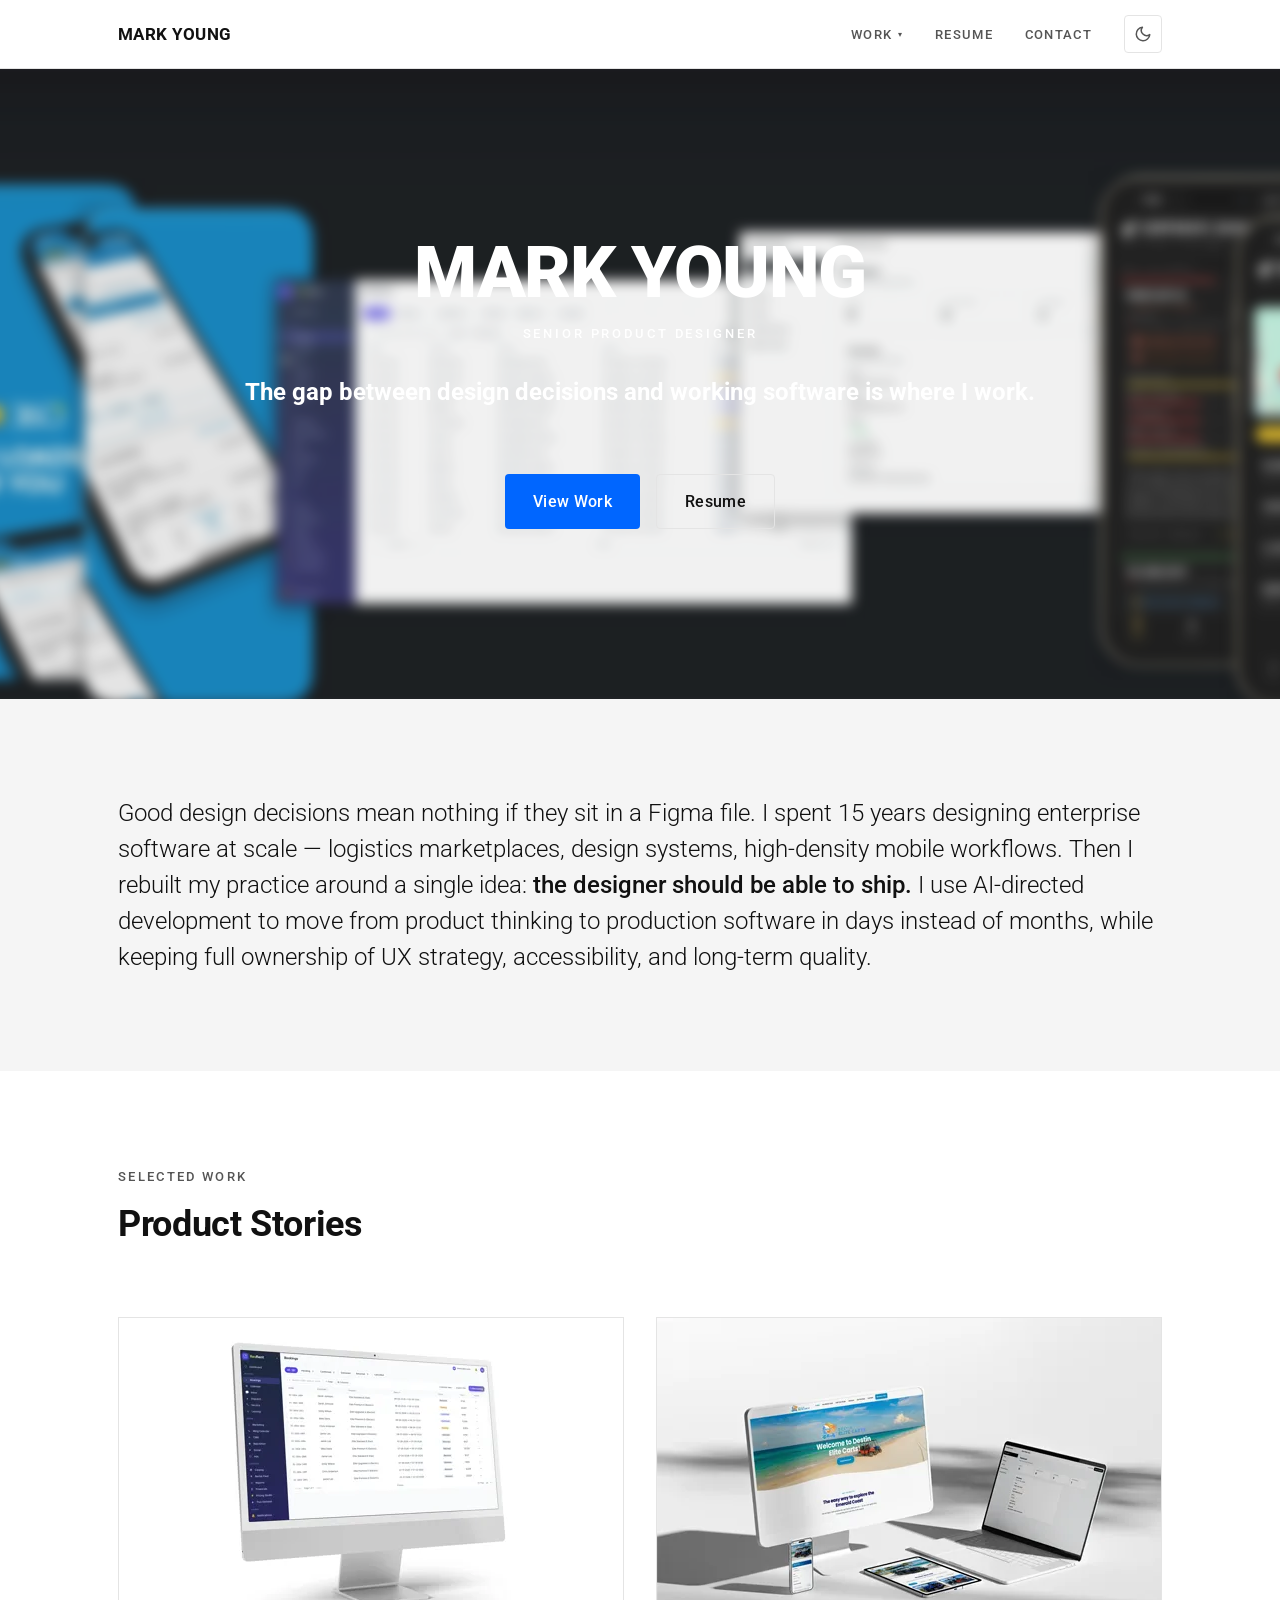
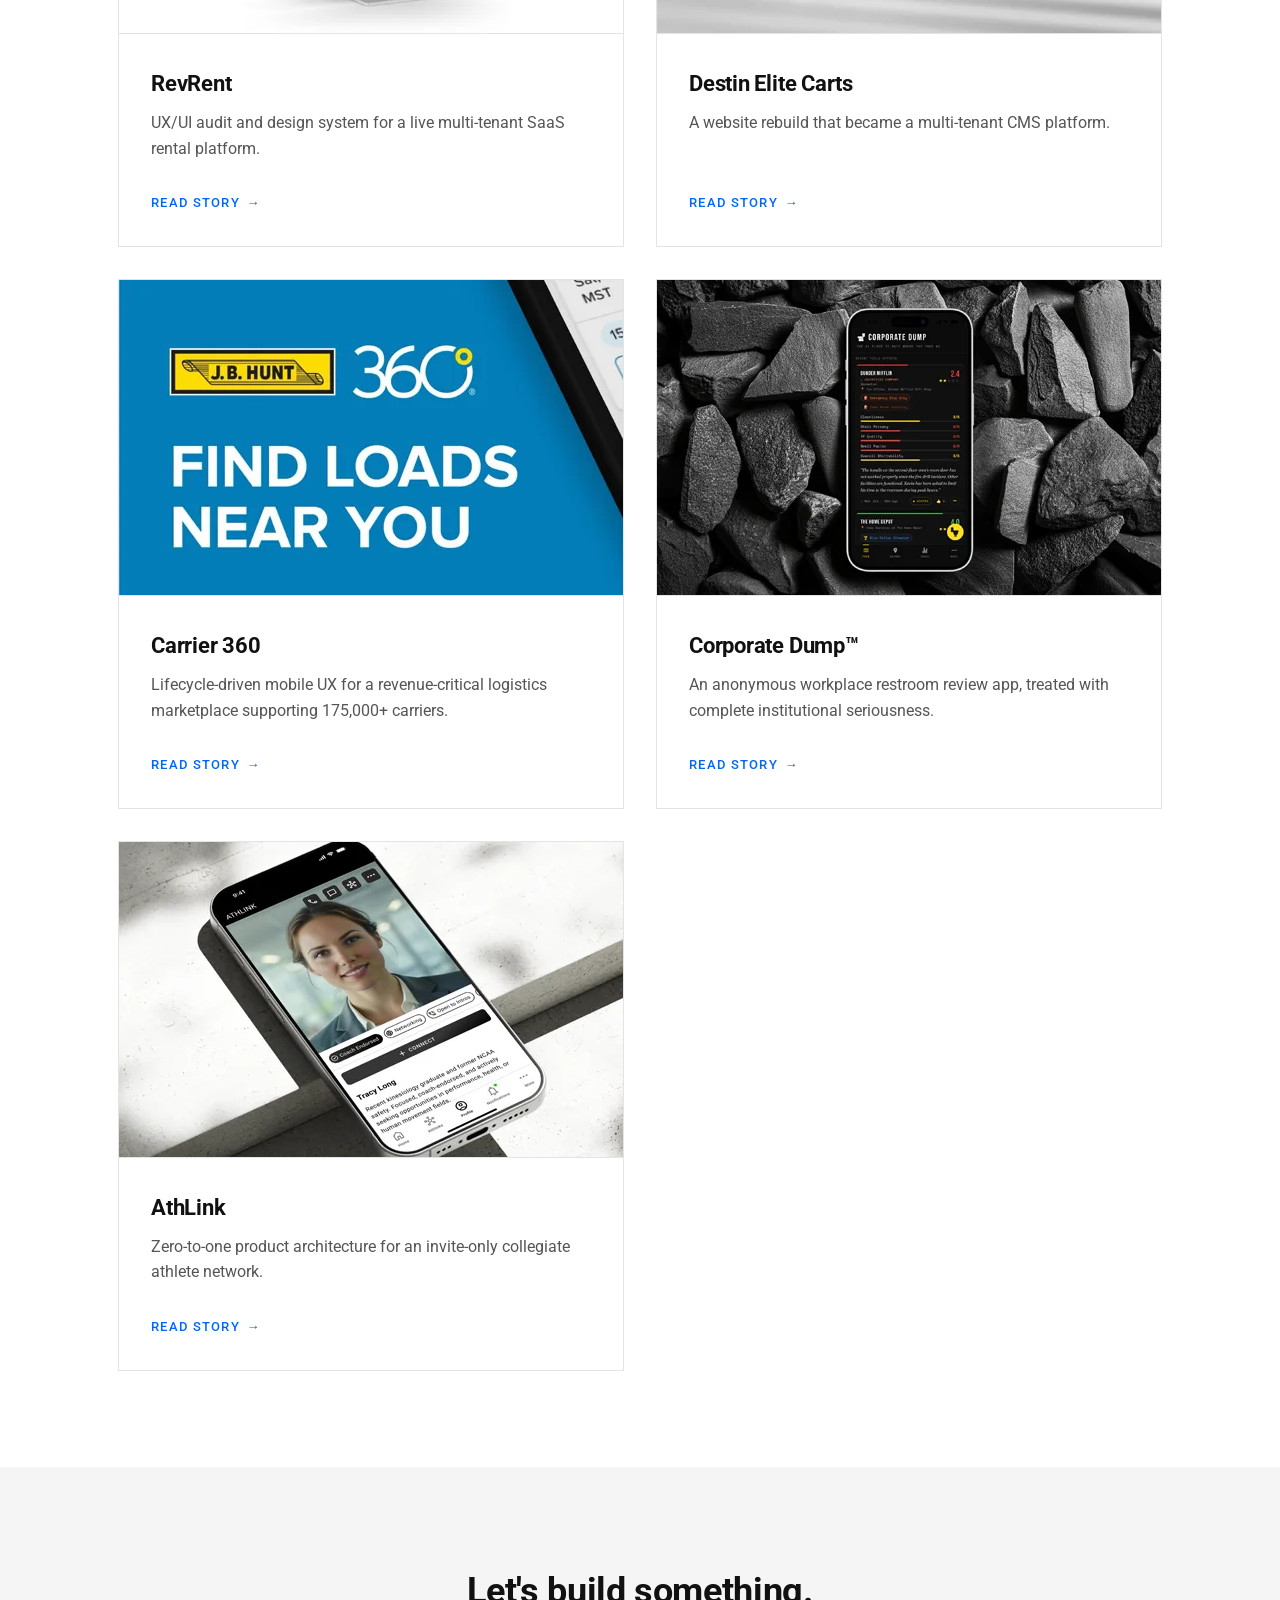
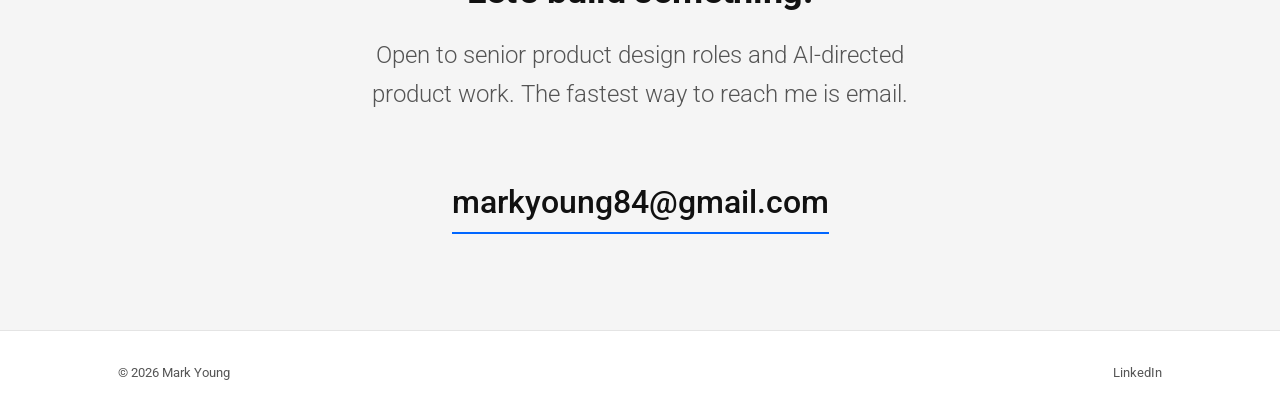
==== index.html @ 68938c73 "Add hero blur-to-text reveal on first load Pre-paint script adds .hero-intro to <html> on the first " ====
<!DOCTYPE html>
<html lang="en" data-theme="light">
<head>
  <meta charset="UTF-8" />
  <meta name="viewport" content="width=device-width, initial-scale=1.0" />
  <title>Mark Young — Senior Product Designer</title>
  <meta
    name="description"
    content="Mark Young, Senior Product Designer. Enterprise UX depth plus AI-directed product development — a designer who ships production software."
  />

  <!-- Open Graph -->
  <meta property="og:title" content="Mark Young — Senior Product Designer" />
  <meta
    property="og:description"
    content="Enterprise UX depth plus AI-directed product development. The gap between design decisions and working software is where I work."
  />
  <meta property="og:type" content="website" />
  <meta property="og:url" content="https://myuxd.work/" />

  <!-- Prevent theme flash: set stored theme before first paint -->
  <script>
    (function () {
      try {
        var t = localStorage.getItem("theme");
        if (t === "dark" || t === "light") {
          document.documentElement.setAttribute("data-theme", t);
        }
      } catch (e) {}
    })();

    /* Hero intro — the sharp-image-then-blur reveal, once per session.
       Pre-paint so the start state never flashes, and self-contained here
       rather than in main.js: if a deferred script failed to load, this
       would be the one thing standing between the visitor and the copy. */
    (function () {
      var root = document.documentElement;

      try {
        if (sessionStorage.getItem("heroIntroSeen")) return; // already seen
        sessionStorage.setItem("heroIntroSeen", "1");
      } catch (e) {
        return; // no sessionStorage — land on the settled state
      }

      if (
        window.matchMedia &&
        window.matchMedia("(prefers-reduced-motion: reduce)").matches
      ) {
        return;
      }

      root.classList.add("hero-intro");

      var released = false;
      function release() {
        if (released) return;
        released = true;
        root.classList.remove("hero-intro");
      }
      // Hold the sharp frame for 600ms, then let CSS carry both transitions.
      function hold() {
        window.setTimeout(release, 600);
      }

      // Start counting once the image is actually on screen — holding a
      // half-loaded image sharp for 600ms would defeat the point.
      document.addEventListener("DOMContentLoaded", function () {
        var img = document.querySelector(".hero__img");
        if (!img || img.complete) {
          hold();
          return;
        }
        img.addEventListener("load", hold, { once: true });
        img.addEventListener("error", hold, { once: true });
      });

      // Safety net: never leave the hero stuck mid-intro on a stalled image.
      window.setTimeout(release, 2600);
    })();
  </script>

  <!-- Fonts — Roboto only, single import -->
  <link rel="preconnect" href="https://fonts.googleapis.com" />
  <link rel="preconnect" href="https://fonts.gstatic.com" crossorigin />
  <link
    href="https://fonts.googleapis.com/css2?family=Roboto:wght@300;400;500;700;900&display=swap"
    rel="stylesheet"
  />

  <link rel="stylesheet" href="css/styles.css" />
</head>

<body>
  <!-- ==================== HEADER / NAV ==================== -->
  <header class="site-header">
    <nav class="nav container" aria-label="Primary">
      <a href="index.html" class="nav__brand">
        MARK YOUNG
      </a>

      <button
        class="nav__hamburger"
        data-nav-toggle
        aria-label="Toggle navigation menu"
        aria-expanded="false"
      >
        <span></span><span></span><span></span>
      </button>

      <div class="nav__menu" data-nav-menu>
        <div class="nav__dropdown" data-dropdown>
          <button
            class="nav__dropdown-toggle"
            data-dropdown-toggle
            aria-expanded="false"
            aria-haspopup="true"
          >
            Work <span class="caret" aria-hidden="true">▾</span>
          </button>
          <ul class="nav__dropdown-menu" data-dropdown-menu>
            <li><a href="work/revrent.html">RevRent</a></li>
            <li><a href="work/destin-elite.html">Destin Elite Carts</a></li>
            <li><a href="work/carrier-360.html">Carrier 360</a></li>
            <li><a href="work/corporate-dump.html">Corporate Dump™</a></li>
            <li><a href="work/athlink.html">AthLink</a></li>
            <li role="separator"><hr class="nav__dropdown-sep" aria-hidden="true" /></li>
            <li><a href="work/portfolio-creation.html">Portfolio Creation</a></li>
          </ul>
        </div>

        <a href="resume.html" class="nav__link">Resume</a>
        <a href="contact.html" class="nav__link">Contact</a>

        <button class="theme-toggle" data-theme-toggle aria-label="Switch to dark mode">
          <svg class="icon-moon" width="18" height="18" viewBox="0 0 24 24" fill="none" stroke="currentColor" stroke-width="2" stroke-linecap="round" stroke-linejoin="round" aria-hidden="true">
            <path d="M21 12.79A9 9 0 1 1 11.21 3 7 7 0 0 0 21 12.79z"></path>
          </svg>
          <svg class="icon-sun" width="18" height="18" viewBox="0 0 24 24" fill="none" stroke="currentColor" stroke-width="2" stroke-linecap="round" stroke-linejoin="round" aria-hidden="true">
            <circle cx="12" cy="12" r="5"></circle>
            <line x1="12" y1="1" x2="12" y2="3"></line>
            <line x1="12" y1="21" x2="12" y2="23"></line>
            <line x1="4.22" y1="4.22" x2="5.64" y2="5.64"></line>
            <line x1="18.36" y1="18.36" x2="19.78" y2="19.78"></line>
            <line x1="1" y1="12" x2="3" y2="12"></line>
            <line x1="21" y1="12" x2="23" y2="12"></line>
            <line x1="4.22" y1="19.78" x2="5.64" y2="18.36"></line>
            <line x1="18.36" y1="5.64" x2="19.78" y2="4.22"></line>
          </svg>
        </button>
      </div>
    </nav>
  </header>

  <main>
    <!-- ==================== HERO ==================== -->
    <section class="hero" aria-labelledby="hero-name">
      <!-- Full-bleed hero image — spans the hero edge to edge.
           kcQFw.webp (1950x820, ~97KB) is the primary source. home_hero.png
           remains the fallback for the handful of browsers without WebP; note
           it is a different composition, so those users see the older shot. -->
      <picture class="hero__picture">
        <source
          type="image/webp"
          srcset="assets/images/kcQFw.webp 1950w"
          sizes="100vw"
        />
        <img
          class="hero__img"
          src="assets/images/home_hero.png"
          alt="Four shipped products side by side — the Carrier 360 load board, the RevRent bookings table, the Destin Elite Carts CMS control center, and the Corporate Dump mobile app."
          width="3000"
          height="2000"
          loading="eager"
          fetchpriority="high"
        />
      </picture>

      <!-- Centered, stacked content layered over the image -->
      <div class="hero__content container">
        <h1 id="hero-name" class="hero__name hero-anim" style="--hero-delay: 0ms">
          Mark Young
        </h1>
        <p class="hero__title hero-anim" style="--hero-delay: 100ms">
          Senior Product Designer
        </p>
        <p class="hero__headline hero-anim" style="--hero-delay: 200ms">
          The gap between design decisions and working software is where I work.
        </p>
        <div class="hero__ctas hero-anim" style="--hero-delay: 300ms">
          <a href="#work" class="btn btn--primary">View Work</a>
          <a href="resume.html" class="btn btn--secondary">Resume</a>
        </div>
      </div>
    </section>

    <!-- ==================== POSITIONING STATEMENT ==================== -->
    <section class="positioning section" aria-label="Positioning statement">
      <div class="container">
        <p class="positioning__text reveal">
          Good design decisions mean nothing if they sit in a Figma file. I spent
          15 years designing enterprise software at scale — logistics marketplaces,
          design systems, high-density mobile workflows. Then I rebuilt my practice
          around a single idea: <strong>the designer should be able to ship.</strong>
          I use AI-directed development to move from product thinking to production
          software in days instead of months, while keeping full ownership of UX
          strategy, accessibility, and long-term quality.
        </p>
      </div>
    </section>

    <!-- ==================== FEATURED PRODUCT STORIES ==================== -->
    <section id="work" class="section" aria-labelledby="work-title">
      <div class="container">
        <div class="work__header reveal">
          <p class="eyebrow">Selected Work</p>
          <h2 id="work-title" class="work__title">Product Stories</h2>
        </div>

        <div class="card-grid">
          <!-- Card 1 -->
          <article class="card reveal" style="--reveal-delay: 0ms">
            <picture class="card__media">
              <source
                type="image/webp"
                srcset="
                  assets/images/thumb_rr.webp    252w,
                  assets/images/thumb_rr@2x.webp 504w
                "
                sizes="(min-width: 1140px) 510px, (min-width: 720px) 48vw, calc(100vw - 2.5rem)"
              />
              <img
                class="card__img"
                src="assets/images/thumb_rr.png"
                alt="The RevRent Bookings list — status filter chips carrying count badges above a table of bookings by order, customer, product, dates, status, and total, beside the product's left navigation"
                width="504"
                height="315"
                loading="lazy"
                decoding="async"
              />
            </picture>
            <div class="card__body">
              <h3 class="card__name">RevRent</h3>
              <p class="card__descriptor">
                UX/UI audit and design system for a live multi-tenant SaaS rental
                platform.
              </p>
              <a href="work/revrent.html" class="card__link" aria-label="Read the RevRent story">
                Read Story <span aria-hidden="true">→</span>
              </a>
            </div>
          </article>

          <!-- Card 2 -->
          <article class="card reveal" style="--reveal-delay: 90ms">
            <picture class="card__media">
              <source
                type="image/webp"
                srcset="
                  assets/images/thumb_de.webp    252w,
                  assets/images/thumb_de@2x.webp 504w
                "
                sizes="(min-width: 1140px) 510px, (min-width: 720px) 48vw, calc(100vw - 2.5rem)"
              />
              <img
                class="card__img"
                src="assets/images/thumb_de.png"
                alt="The Destin Elite Carts site across four devices — a desktop monitor showing the beach hero and &quot;Welcome to Destin Elite Carts&quot;, a laptop showing the CMS inventory table, plus phone and tablet views"
                width="504"
                height="315"
                loading="lazy"
                decoding="async"
              />
            </picture>
            <div class="card__body">
              <h3 class="card__name">Destin Elite Carts</h3>
              <p class="card__descriptor">
                A website rebuild that became a multi-tenant CMS platform.
              </p>
              <a href="work/destin-elite.html" class="card__link" aria-label="Read the Destin Elite Carts story">
                Read Story <span aria-hidden="true">→</span>
              </a>
            </div>
          </article>

          <!-- Card 3 -->
          <article class="card reveal" style="--reveal-delay: 180ms">
            <picture class="card__media">
              <source
                type="image/webp"
                srcset="
                  assets/images/thumb_jbh.webp    252w,
                  assets/images/thumb_jbh@2x.webp 504w
                "
                sizes="(min-width: 1140px) 510px, (min-width: 720px) 48vw, calc(100vw - 2.5rem)"
              />
              <img
                class="card__img"
                src="assets/images/thumb_jbh.png"
                alt="Carrier 360 &quot;Find loads near you&quot; — the J.B. Hunt 360 logo on blue beside the edge of a phone showing dated load board results"
                width="504"
                height="315"
                loading="lazy"
                decoding="async"
              />
            </picture>
            <div class="card__body">
              <h3 class="card__name">Carrier 360</h3>
              <p class="card__descriptor">
                Lifecycle-driven mobile UX for a revenue-critical logistics
                marketplace supporting 175,000+ carriers.
              </p>
              <a href="work/carrier-360.html" class="card__link" aria-label="Read the Carrier 360 story">
                Read Story <span aria-hidden="true">→</span>
              </a>
            </div>
          </article>

          <!-- Card 4 -->
          <article class="card reveal" style="--reveal-delay: 270ms">
            <picture class="card__media">
              <source
                type="image/webp"
                srcset="
                  assets/images/thumb_cd.webp    252w,
                  assets/images/thumb_cd@2x.webp 504w
                "
                sizes="(min-width: 1140px) 510px, (min-width: 720px) 48vw, calc(100vw - 2.5rem)"
              />
              <img
                class="card__img"
                src="assets/images/thumb_cd.png"
                alt="The Corporate Dump™ app on a phone against dark stone — a field report for Dunder Mifflin scored 2.4, with rated categories for cleanliness, stall privacy, and supply quality above a written review"
                width="504"
                height="315"
                loading="lazy"
                decoding="async"
              />
            </picture>
            <div class="card__body">
              <h3 class="card__name">Corporate Dump™</h3>
              <p class="card__descriptor">
                An anonymous workplace restroom review app, treated with complete
                institutional seriousness.
              </p>
              <a href="work/corporate-dump.html" class="card__link" aria-label="Read the Corporate Dump story">
                Read Story <span aria-hidden="true">→</span>
              </a>
            </div>
          </article>

          <!-- Card 5 -->
          <article class="card reveal" style="--reveal-delay: 360ms">
            <picture class="card__media">
              <source
                type="image/webp"
                srcset="
                  assets/images/thumb_ath.webp    252w,
                  assets/images/thumb_ath@2x.webp 504w
                "
                sizes="(min-width: 1140px) 510px, (min-width: 720px) 48vw, calc(100vw - 2.5rem)"
              />
              <img
                class="card__img"
                src="assets/images/thumb_ath.png"
                alt="An AthLink athlete profile on a phone — a member photo above trust badges for coach endorsement, networking, and open-to-offers status, with a Connect action and bottom tab navigation"
                width="504"
                height="315"
                loading="lazy"
                decoding="async"
              />
            </picture>
            <div class="card__body">
              <h3 class="card__name">AthLink</h3>
              <p class="card__descriptor">
                Zero-to-one product architecture for an invite-only collegiate
                athlete network.
              </p>
              <a href="work/athlink.html" class="card__link" aria-label="Read the AthLink story">
                Read Story <span aria-hidden="true">→</span>
              </a>
            </div>
          </article>
        </div>
      </div>
    </section>

    <!-- ==================== CONTACT CTA ==================== -->
    <section class="contact-cta section" aria-labelledby="contact-title">
      <div class="container">
        <h2 id="contact-title" class="contact-cta__title reveal">Let's build something.</h2>
        <p class="contact-cta__text reveal">
          Open to senior product design roles and AI-directed product work.
          The fastest way to reach me is email.
        </p>
        <a href="mailto:markyoung84@gmail.com" class="contact-cta__email reveal">
          markyoung84@gmail.com
        </a>
      </div>
    </section>
  </main>

  <!-- ==================== FOOTER ==================== -->
  <footer class="site-footer">
    <div class="container site-footer__inner">
      <span>© 2026 Mark Young</span>
      <div class="site-footer__links">
        <a href="https://www.linkedin.com/in/markyoung84" target="_blank" rel="noopener">LinkedIn</a>
      </div>
    </div>
  </footer>

  <script src="js/main.js"></script>
</body>
</html>
---- css/styles.css ----
/* ==========================================================================
   myuxd.work — Master Stylesheet
   Vanilla CSS. Design tokens via custom properties. Mobile-first.
   ========================================================================== */

/* --------------------------------------------------------------------------
   1. Design Tokens
   -------------------------------------------------------------------------- */
:root {
  /* Color — Light Mode (default) */
  --bg-primary: #FFFFFF;
  --bg-secondary: #F5F5F5;
  --text-primary: #111111;
  --text-secondary: #555555;
  --accent: #0066FF;
  --placeholder-frame: #C8D0D8;
  --placeholder-label: #888888;
  --border: #E4E4E4;

  /* Scrim laid over the hero image so overlaid text keeps its contrast.
     The hero is its own always-dark zone, so this is deliberately NOT
     overridden per theme — one subtle dark veil serves both modes. */
  --hero-scrim: rgba(0, 0, 0, 0.35);

  /* Type scale — fluid via clamp() */
  /* ~18% down from clamp(2.75rem, 8vw, 5.5rem) — still the largest type on
     the page, no longer swallowing the hero */
  --fs-hero: clamp(2.25rem, 6.6vw, 4.5rem);
  --fs-h2: clamp(1.5rem, 3.5vw, 2.25rem);
  --fs-h3: clamp(1.15rem, 2vw, 1.4rem);
  --fs-lead: clamp(1.1rem, 2.2vw, 1.5rem);
  --fs-body: 1rem;
  --fs-small: 0.8125rem;

  /* Weights */
  --fw-light: 300;
  --fw-regular: 400;
  --fw-medium: 500;
  --fw-bold: 700;
  --fw-black: 900;

  /* Spacing scale */
  --space-xs: 0.5rem;
  --space-sm: 1rem;
  --space-md: 2rem;
  --space-lg: 4rem;
  --space-xl: 6rem;
  --space-2xl: 9rem;

  /* Layout */
  --max-width: 1140px;
  --gutter: clamp(1.25rem, 5vw, 3rem);

  /* Motion */
  --ease-out: cubic-bezier(0.16, 1, 0.3, 1);
  --dur: 400ms;

  /* Misc */
  --radius-btn: 4px;
  --nav-height: 68px;
}

:root[data-theme="dark"] {
  --bg-primary: #0D0D0D;
  --bg-secondary: #1A1A1A;
  --text-primary: #F5F5F5;
  --text-secondary: #999999;
  --accent: #0066FF;
  --placeholder-frame: #2A2A2A;
  --placeholder-label: #888888;
  --border: #262626;
  /* --hero-scrim is intentionally absent here: the hero zone renders the same
     in both themes, so it inherits the single value from :root. */
}

/* --------------------------------------------------------------------------
   2. Reset & Base
   -------------------------------------------------------------------------- */
*,
*::before,
*::after {
  box-sizing: border-box;
  margin: 0;
  padding: 0;
}

html {
  scroll-behavior: smooth;
  -webkit-text-size-adjust: 100%;
}

body {
  font-family: "Roboto", -apple-system, BlinkMacSystemFont, "Segoe UI", sans-serif;
  font-weight: var(--fw-regular);
  font-size: var(--fs-body);
  line-height: 1.6;
  color: var(--text-primary);
  background-color: var(--bg-primary);
  -webkit-font-smoothing: antialiased;
  text-rendering: optimizeLegibility;
  transition: background-color 0.3s ease, color 0.3s ease;
}

img {
  max-width: 100%;
  display: block;
}

a {
  color: inherit;
  text-decoration: none;
}

button {
  font-family: inherit;
  cursor: pointer;
  border: none;
  background: none;
  color: inherit;
}

ul {
  list-style: none;
}

/* --------------------------------------------------------------------------
   3. Layout helpers
   -------------------------------------------------------------------------- */
.container {
  width: 100%;
  max-width: var(--max-width);
  margin-inline: auto;
  padding-inline: var(--gutter);
}

.section {
  padding-block: var(--space-xl);
}

.section--tight {
  padding-block: var(--space-lg);
}

.eyebrow {
  font-size: var(--fs-small);
  font-weight: var(--fw-medium);
  text-transform: uppercase;
  letter-spacing: 0.18em;
  color: var(--text-secondary);
}

/* --------------------------------------------------------------------------
   4. Buttons
   -------------------------------------------------------------------------- */
.btn {
  display: inline-flex;
  align-items: center;
  justify-content: center;
  gap: 0.5rem;
  padding: 0.85rem 1.75rem;
  font-size: var(--fs-body);
  font-weight: var(--fw-medium);
  letter-spacing: 0.02em;
  border-radius: var(--radius-btn);
  transition: background-color var(--dur) var(--ease-out),
    color var(--dur) var(--ease-out), border-color var(--dur) var(--ease-out),
    transform var(--dur) var(--ease-out);
}

.btn--primary {
  background-color: var(--accent);
  color: #FFFFFF;
}

.btn--primary:hover {
  background-color: #0052cc;
}

.btn--secondary {
  background-color: transparent;
  color: var(--text-primary);
  border: 1px solid var(--border);
}

.btn--secondary:hover {
  border-color: var(--accent);
  color: var(--accent);
}

/* --------------------------------------------------------------------------
   5. Header / Nav
   -------------------------------------------------------------------------- */
.site-header {
  position: sticky;
  top: 0;
  z-index: 100;
  background-color: color-mix(in srgb, var(--bg-primary) 90%, transparent);
  backdrop-filter: saturate(140%) blur(12px);
  border-bottom: 1px solid var(--border);
}

.nav {
  display: flex;
  align-items: center;
  justify-content: space-between;
  height: var(--nav-height);
}

.nav__brand {
  font-weight: var(--fw-bold);
  font-size: 1.05rem;
  letter-spacing: 0.02em;
}

.nav__menu {
  display: flex;
  align-items: center;
  gap: var(--space-md);
}

.nav__link {
  font-size: var(--fs-small);
  font-weight: var(--fw-medium);
  line-height: 1;
  text-transform: uppercase;
  letter-spacing: 0.1em;
  color: var(--text-secondary);
  transition: color 0.2s ease;
}

.nav__link:hover,
.nav__link[aria-current="page"] {
  color: var(--text-primary);
}

/* Dropdown */
.nav__dropdown {
  position: relative;
}

.nav__dropdown-toggle {
  display: inline-flex;
  align-items: center;
  gap: 0.35rem;
  font-size: var(--fs-small);
  font-weight: var(--fw-medium);
  line-height: 1;
  text-transform: uppercase;
  letter-spacing: 0.1em;
  color: var(--text-secondary);
  transition: color 0.2s ease;
}

.nav__dropdown-toggle:hover,
.nav__dropdown-toggle[aria-expanded="true"] {
  color: var(--text-primary);
}

.nav__dropdown-toggle .caret {
  font-size: 0.6em;
  transition: transform 0.2s ease;
}

.nav__dropdown-toggle[aria-expanded="true"] .caret {
  transform: rotate(180deg);
}

.nav__dropdown-menu {
  position: absolute;
  top: calc(100% + 0.75rem);
  left: 0;
  min-width: 220px;
  background-color: var(--bg-primary);
  border: 1px solid var(--border);
  padding: 0.5rem;
  opacity: 0;
  visibility: hidden;
  transform: translateY(-6px);
  transition: opacity 0.2s ease, transform 0.2s ease, visibility 0.2s ease;
}

.nav__dropdown-menu[data-open="true"] {
  opacity: 1;
  visibility: visible;
  transform: translateY(0);
}

.nav__dropdown-menu a {
  display: block;
  padding: 0.6rem 0.75rem;
  font-size: var(--fs-small);
  color: var(--text-secondary);
  transition: background-color 0.15s ease, color 0.15s ease;
}

.nav__dropdown-menu a:hover {
  background-color: var(--bg-secondary);
  color: var(--text-primary);
}

/* Groups the product stories apart from the items that follow. Inset to the
   same 0.75rem as the link padding so the rule lines up with the label text. */
.nav__dropdown-sep {
  border: 0;
  border-top: 1px solid var(--border);
  margin: 0.4rem 0.75rem;
}

/* Theme toggle */
.theme-toggle {
  display: inline-flex;
  align-items: center;
  justify-content: center;
  width: 38px;
  height: 38px;
  border: 1px solid var(--border);
  border-radius: var(--radius-btn);
  color: var(--text-secondary);
  transition: color 0.2s ease, border-color 0.2s ease;
}

.theme-toggle:hover {
  color: var(--text-primary);
  border-color: var(--accent);
}

.theme-toggle .icon-sun {
  display: none;
}

:root[data-theme="dark"] .theme-toggle .icon-sun {
  display: block;
}

:root[data-theme="dark"] .theme-toggle .icon-moon {
  display: none;
}

/* Mobile nav toggle */
.nav__hamburger {
  display: none;
  flex-direction: column;
  gap: 5px;
  width: 38px;
  height: 38px;
  align-items: center;
  justify-content: center;
  border: 1px solid var(--border);
  border-radius: var(--radius-btn);
}

.nav__hamburger span {
  display: block;
  width: 18px;
  height: 2px;
  background-color: var(--text-primary);
  transition: transform 0.25s ease, opacity 0.25s ease;
}

/* --------------------------------------------------------------------------
   6. Placeholder frames
   -------------------------------------------------------------------------- */
.placeholder {
  display: flex;
  align-items: center;
  justify-content: center;
  text-align: center;
  background-color: var(--placeholder-frame);
  color: var(--placeholder-label);
  font-size: var(--fs-small);
  font-weight: var(--fw-regular);
  letter-spacing: 0.02em;
  padding: var(--space-md);
  transition: background-color 0.3s ease;
}

.placeholder--card {
  aspect-ratio: 16 / 10;
  width: 100%;
}

/* --------------------------------------------------------------------------
   7. Hero
   -------------------------------------------------------------------------- */
.hero {
  position: relative;
  display: grid;
  grid-template-areas: "stack";
  /* minmax(0, 1fr) keeps the image's intrinsic 3000px width from
     widening the track and overflowing the page */
  grid-template-columns: minmax(0, 1fr);
  /* Same guard on the row: without it the image's intrinsic 2000px height
     sizes the track (960px at a 1440px viewport), overflow: hidden crops it,
     and the centred content gets pushed below the visible edge. */
  grid-template-rows: minmax(0, 1fr);
  /* Mobile-first height: 60vh, floored at 460px so the headline and CTAs are
     never clipped by overflow: hidden. On most phones 60vh lands under the
     floor, so 460px is what actually renders; 60vh takes over on viewports
     taller than ~767px. The 720px query below raises both to 70vh / 520px. */
  min-height: 460px;
  height: 60vh;
  max-height: 60vh;
  isolation: isolate;
  overflow: hidden;
}

/* Both children occupy the same grid cell — content stacks over the image */
.hero__picture,
.hero__content {
  grid-area: stack;
}

/* <picture> is the grid item, so it has to fill the cell itself before
   the inner <img> can cover it */
.hero__picture {
  display: block;
  width: 100%;
  height: 100%;
  min-width: 0;
}

/* Full-bleed image — fills the hero edge to edge at any viewport ratio.
   center center keeps the devices centred as the crop tightens on desktop. */
.hero__img {
  display: block;
  width: 100%;
  height: 100%;
  object-fit: cover;
  object-position: center center;
}

/* From 720px up, give the hero more of the fold than mobile gets: 70vh rather
   than 60vh, on a 520px rather than 460px floor. The taller floor is what holds
   the content clear of the crop on short laptop windows, where 70vh falls below
   what the headline and CTAs need at desktop type sizes and padding. */
@media (min-width: 720px) {
  .hero {
    min-height: 520px;
    height: 70vh;
    max-height: 70vh;
  }

  .hero__content {
    padding-block: var(--space-xl);
  }
}

/* Scrim between the image and the content, so the hero text and CTAs
   hold contrast in both themes */
.hero::after {
  content: "";
  grid-area: stack;
  background-color: var(--hero-scrim);
  transition: background-color 0.3s ease;
}

.hero__content {
  position: relative;
  z-index: 1;
  display: flex;
  flex-direction: column;
  align-items: center;
  justify-content: center;
  text-align: center;
  /* Tighter on mobile so the 460px floor can hold the whole block; the 720px
     query restores the roomier --space-xl once there's height to spend. */
  padding-block: var(--space-lg);
}

/* Hero copy sits on the always-dark scrim, so it is white in both themes
   rather than following --text-primary / --text-secondary. Hierarchy comes
   from size, weight, and tracking instead of from colour. */
.hero__name {
  font-size: var(--fs-hero);
  font-weight: var(--fw-black);
  line-height: 0.95;
  letter-spacing: -0.02em;
  text-transform: uppercase;
  color: #FFFFFF;
}

.hero__title {
  margin-top: var(--space-sm);
  font-size: var(--fs-small);
  font-weight: var(--fw-medium);
  text-transform: uppercase;
  letter-spacing: 0.22em;
  color: #FFFFFF;
}

.hero__headline {
  margin-top: var(--space-md);
  margin-inline: auto;
  font-size: var(--fs-lead);
  font-weight: var(--fw-bold);
  line-height: 1.4;
  color: #FFFFFF;
}

.hero__ctas {
  margin-top: var(--space-lg);
  display: flex;
  flex-wrap: wrap;
  justify-content: center;
  gap: var(--space-sm);
}

/* --------------------------------------------------------------------------
   8. Positioning statement
   -------------------------------------------------------------------------- */
.positioning {
  background-color: var(--bg-secondary);
  transition: background-color 0.3s ease;
}

.positioning__text {
  font-size: var(--fs-lead);
  font-weight: var(--fw-light);
  line-height: 1.5;
}

.positioning__text strong {
  font-weight: var(--fw-medium);
  color: var(--text-primary);
}

/* --------------------------------------------------------------------------
   9. Featured Product Stories
   -------------------------------------------------------------------------- */
.work__header {
  margin-bottom: var(--space-lg);
}

.work__title {
  font-size: var(--fs-h2);
  font-weight: var(--fw-bold);
  letter-spacing: -0.01em;
  margin-top: var(--space-xs);
}

.card-grid {
  display: grid;
  grid-template-columns: 1fr;
  gap: var(--space-md);
}

/* position: relative anchors the stretched .card__link overlay below. */
.card {
  position: relative;
  display: flex;
  flex-direction: column;
  background-color: var(--bg-primary);
  border: 1px solid var(--border);
  transition: transform var(--dur) var(--ease-out),
    border-color var(--dur) var(--ease-out);
}

.card:hover {
  transform: translateY(-4px);
  border-color: var(--accent);
}

/* The whole card is one hit target, so the focus ring belongs on the card
   rather than on the link text it originates from. */
.card:focus-within {
  border-color: var(--accent);
  outline: 2px solid var(--accent);
  outline-offset: 2px;
}

.card:focus-within .card__link:focus-visible {
  outline: none;
}

.card__media {
  display: block;
  border-bottom: 1px solid var(--border);
}

.card__img {
  display: block;
  width: 100%;
  height: auto;
  aspect-ratio: 16 / 10;
  object-fit: cover;
}

/* A placeholder standing in for a card thumbnail keeps the centered label
   from .placeholder — .card__media's display would otherwise win on order. */
.card__media.placeholder {
  display: flex;
}

.card__body {
  padding: var(--space-md);
  display: flex;
  flex-direction: column;
  flex: 1;
}

.card__name {
  font-size: var(--fs-h3);
  font-weight: var(--fw-bold);
  letter-spacing: -0.01em;
}

.card__descriptor {
  margin-top: var(--space-xs);
  color: var(--text-secondary);
  font-size: var(--fs-body);
  flex: 1;
}

.card__link {
  margin-top: var(--space-md);
  display: inline-flex;
  align-items: center;
  gap: 0.4rem;
  font-size: var(--fs-small);
  font-weight: var(--fw-medium);
  text-transform: uppercase;
  letter-spacing: 0.1em;
  color: var(--accent);
  align-self: flex-start;
  transition: gap 0.2s ease;
}

/* Stretch the link over the whole card so the entire surface is tappable,
   without nesting an <a> around the other card content. The link keeps its
   own semantics and stays the single tab stop. */
.card__link::after {
  content: "";
  position: absolute;
  inset: 0;
  cursor: pointer;
}

.card:hover .card__link {
  gap: 0.7rem;
}

/* --------------------------------------------------------------------------
   10. Contact CTA
   -------------------------------------------------------------------------- */
.contact-cta {
  background-color: var(--bg-secondary);
  text-align: center;
  transition: background-color 0.3s ease;
}

.contact-cta__title {
  font-size: var(--fs-h2);
  font-weight: var(--fw-bold);
  letter-spacing: -0.01em;
}

.contact-cta__text {
  margin-top: var(--space-sm);
  margin-inline: auto;
  max-width: 46ch;
  color: var(--text-secondary);
  font-size: var(--fs-lead);
  font-weight: var(--fw-light);
}

.contact-cta__email {
  margin-top: var(--space-lg);
  display: inline-block;
  font-size: clamp(1.25rem, 4vw, 2rem);
  font-weight: var(--fw-medium);
  color: var(--text-primary);
  border-bottom: 2px solid var(--accent);
  padding-bottom: 0.25rem;
  transition: color 0.2s ease;
}

.contact-cta__email:hover {
  color: var(--accent);
}

/* --------------------------------------------------------------------------
   11. Footer
   -------------------------------------------------------------------------- */
.site-footer {
  border-top: 1px solid var(--border);
  padding-block: var(--space-md);
}

.site-footer__inner {
  display: flex;
  flex-wrap: wrap;
  gap: var(--space-sm);
  align-items: center;
  justify-content: space-between;
  font-size: var(--fs-small);
  color: var(--text-secondary);
}

.site-footer__links {
  display: flex;
  gap: var(--space-md);
}

.site-footer__links a {
  transition: color 0.2s ease;
}

.site-footer__links a:hover {
  color: var(--text-primary);
}

/* --------------------------------------------------------------------------
   11b. Resume page
   -------------------------------------------------------------------------- */
.resume {
  padding-block: var(--space-xl) var(--space-lg);
}

/* Masthead */
.resume-head {
  padding-bottom: var(--space-lg);
  border-bottom: 2px solid var(--text-primary);
}

.resume-head__name {
  font-size: clamp(2.5rem, 7vw, 4.5rem);
  font-weight: var(--fw-black);
  line-height: 0.95;
  letter-spacing: -0.02em;
  text-transform: uppercase;
}

.resume-head__title {
  margin-top: var(--space-sm);
  font-size: var(--fs-h3);
  font-weight: var(--fw-regular);
  color: var(--text-primary);
}

.resume-head__disciplines {
  margin-top: var(--space-xs);
  font-size: var(--fs-small);
  font-weight: var(--fw-medium);
  text-transform: uppercase;
  letter-spacing: 0.16em;
  color: var(--accent);
}

.resume-head__meta {
  margin-top: var(--space-md);
  display: flex;
  flex-wrap: wrap;
  gap: 0.4rem 1rem;
  font-size: var(--fs-small);
  color: var(--text-secondary);
}

.resume-head__meta a:hover {
  color: var(--accent);
}

.resume-head__actions {
  margin-top: var(--space-md);
}

/* Section — narrow label column + content column */
.resume-section {
  display: grid;
  grid-template-columns: 1fr;
  gap: var(--space-sm);
  padding-block: var(--space-lg);
  border-bottom: 1px solid var(--border);
}

.resume-section:last-of-type {
  border-bottom: none;
}

.resume-section__title {
  font-size: var(--fs-small);
  font-weight: var(--fw-medium);
  text-transform: uppercase;
  letter-spacing: 0.16em;
  color: var(--text-secondary);
}

.resume-section__body > * + * {
  margin-top: var(--space-md);
}

.resume-lead {
  font-size: var(--fs-lead);
  font-weight: var(--fw-light);
  line-height: 1.5;
}

.resume-prose p + p {
  margin-top: var(--space-sm);
}

/* Job / project entries */
.resume-entry + .resume-entry {
  margin-top: var(--space-lg);
}

.resume-entry__head {
  display: flex;
  flex-wrap: wrap;
  align-items: baseline;
  justify-content: space-between;
  gap: 0.25rem var(--space-sm);
}

.resume-entry__org {
  font-size: var(--fs-h3);
  font-weight: var(--fw-bold);
  letter-spacing: -0.01em;
}

.resume-entry__meta {
  font-size: var(--fs-small);
  font-weight: var(--fw-medium);
  letter-spacing: 0.06em;
  color: var(--text-secondary);
  white-space: nowrap;
}

.resume-entry__role {
  margin-top: 0.15rem;
  font-size: var(--fs-body);
  font-weight: var(--fw-medium);
  color: var(--accent);
}

.resume-entry__desc {
  margin-top: var(--space-sm);
  color: var(--text-secondary);
}

.resume-subhead {
  margin-top: var(--space-md);
  font-size: var(--fs-small);
  font-weight: var(--fw-bold);
  text-transform: uppercase;
  letter-spacing: 0.08em;
  color: var(--text-primary);
}

/* Bullets */
.resume-bullets {
  margin-top: var(--space-sm);
  display: flex;
  flex-direction: column;
  gap: 0.5rem;
}

.resume-bullets li {
  position: relative;
  padding-left: 1.4rem;
  color: var(--text-secondary);
  line-height: 1.5;
}

.resume-bullets li::before {
  content: "";
  position: absolute;
  left: 0;
  top: 0.62em;
  width: 0.5rem;
  height: 2px;
  background-color: var(--accent);
}

/* Skill / tool chips */
.resume-group + .resume-group {
  margin-top: var(--space-md);
}

.resume-group__label {
  font-size: var(--fs-small);
  font-weight: var(--fw-bold);
  text-transform: uppercase;
  letter-spacing: 0.08em;
  margin-bottom: 0.75rem;
}

.chip-row {
  display: flex;
  flex-wrap: wrap;
  gap: 0.5rem;
}

.chip {
  display: inline-block;
  padding: 0.4rem 0.75rem;
  font-size: var(--fs-small);
  color: var(--text-secondary);
  border: 1px solid var(--border);
  transition: border-color 0.2s ease, color 0.2s ease;
}

.chip:hover {
  border-color: var(--accent);
  color: var(--text-primary);
}

/* Simple stacked facts (education, military, certs) */
.resume-fact__primary {
  font-weight: var(--fw-bold);
  font-size: var(--fs-h3);
  letter-spacing: -0.01em;
}

.resume-fact__secondary {
  margin-top: 0.15rem;
  color: var(--text-secondary);
}

@media (min-width: 820px) {
  .resume-section {
    grid-template-columns: 220px 1fr;
    gap: var(--space-lg);
  }
}

/* --------------------------------------------------------------------------
   11d. Contact page
   -------------------------------------------------------------------------- */
.contact-page {
  padding-block: clamp(var(--space-xl), 12vw, var(--space-2xl));
}

.contact-page__title {
  margin-top: var(--space-xs);
  font-size: clamp(2rem, 6vw, 3.5rem);
  font-weight: var(--fw-black);
  line-height: 1;
  letter-spacing: -0.02em;
  text-transform: uppercase;
}

.contact-lead {
  margin-top: var(--space-md);
  font-size: var(--fs-lead);
  font-weight: var(--fw-light);
  line-height: 1.5;
  color: var(--text-secondary);
  max-width: 46ch;
}

.contact-list {
  margin-top: var(--space-lg);
  display: flex;
  flex-direction: column;
  gap: var(--space-md);
}

.contact-list__label {
  font-size: var(--fs-small);
  font-weight: var(--fw-medium);
  text-transform: uppercase;
  letter-spacing: 0.16em;
  color: var(--text-secondary);
}

.contact-list__value {
  display: inline-block;
  margin-top: 0.35rem;
  font-size: clamp(1.15rem, 3vw, 1.6rem);
  font-weight: var(--fw-medium);
  color: var(--text-primary);
  border-bottom: 2px solid var(--accent);
  padding-bottom: 0.15rem;
  transition: color 0.2s ease;
}

.contact-list__value:hover {
  color: var(--accent);
}

/* --------------------------------------------------------------------------
   11c. Product story page
   -------------------------------------------------------------------------- */
.story {
  padding-block: var(--space-xl) var(--space-lg);
}

/* Full-width content column, matching the site container */
.story__wrap {
  max-width: var(--max-width);
  margin-inline: auto;
  padding-inline: var(--gutter);
}

/* Masthead */
.story-head {
  padding-bottom: var(--space-lg);
  border-bottom: 2px solid var(--text-primary);
}

.story-head__title {
  margin-top: var(--space-xs);
  font-size: clamp(2.25rem, 6vw, 3.75rem);
  font-weight: var(--fw-black);
  line-height: 1;
  letter-spacing: -0.02em;
  text-transform: uppercase;
}

.story-head__subtitle {
  margin-top: var(--space-sm);
  font-size: var(--fs-lead);
  font-weight: var(--fw-light);
  color: var(--text-secondary);
}

/* Sections divided by hairline rules; label follows the resume hierarchy */
.story-section {
  padding-top: var(--space-lg);
  margin-top: var(--space-lg);
  border-top: 1px solid var(--border);
}

/* Stories with no hero image open straight into At a Glance, so the section's
   own hairline would stack under the masthead rule as a second, thinner line.
   The masthead rule already divides them; margin-top alone matches the
   4rem gap a hero figure leaves on the pages that have one. */
.story-head + .story-section {
  padding-top: 0;
  border-top: 0;
}

.story-section__title {
  font-size: var(--fs-small);
  font-weight: var(--fw-medium);
  text-transform: uppercase;
  letter-spacing: 0.16em;
  color: var(--text-secondary);
  margin-bottom: var(--space-md);
}

/* Sub-headings — mirror resume entry org / subhead treatments */
.story-h3 {
  font-size: var(--fs-h3);
  font-weight: var(--fw-bold);
  letter-spacing: -0.01em;
  margin-top: var(--space-lg);
  margin-bottom: var(--space-sm);
}

.story-h4 {
  font-size: var(--fs-small);
  font-weight: var(--fw-bold);
  text-transform: uppercase;
  letter-spacing: 0.08em;
  color: var(--text-primary);
  margin-top: var(--space-md);
  margin-bottom: var(--space-xs);
}

/* Prose */
.story p {
  line-height: 1.65;
}

.story p + p {
  margin-top: var(--space-sm);
}

.story-section__title + .story p,
.story-h3 + .story p {
  margin-top: 0;
}

/* Bullet lists — accent dash marker (matches resume) */
.story-list {
  margin-top: var(--space-sm);
  display: flex;
  flex-direction: column;
  gap: 0.5rem;
}

.story-list li {
  position: relative;
  padding-left: 1.4rem;
  color: var(--text-secondary);
  line-height: 1.55;
}

.story-list li::before {
  content: "";
  position: absolute;
  left: 0;
  top: 0.62em;
  width: 0.5rem;
  height: 2px;
  background-color: var(--accent);
}

/* At a Glance table */
.glance-panel {
  background-color: var(--bg-secondary);
  padding: var(--space-md);
  transition: background-color 0.3s ease;
}

.glance {
  width: 100%;
  border-collapse: collapse;
}

.glance th {
  text-align: left;
  vertical-align: top;
  width: 32%;
  padding: 0.85rem 1.25rem 0.85rem 0;
  font-size: var(--fs-small);
  font-weight: var(--fw-bold);
  text-transform: uppercase;
  letter-spacing: 0.08em;
  color: var(--text-primary);
}

.glance td {
  vertical-align: top;
  padding: 0.85rem 0;
  color: var(--text-secondary);
}

.glance tr + tr th,
.glance tr + tr td {
  border-top: 1px solid var(--border);
}

/* Comparison table — e.g. brand vocabulary (Generic vs. Corporate Dump) */
.vocab-panel {
  background-color: var(--bg-secondary);
  padding: var(--space-md);
  transition: background-color 0.3s ease;
}

.vocab-table {
  width: 100%;
  border-collapse: collapse;
}

.vocab-table th {
  width: 50%;
  text-align: left;
  padding: 0.75rem 1.25rem 0.75rem 0;
  font-size: var(--fs-small);
  font-weight: var(--fw-bold);
  text-transform: uppercase;
  letter-spacing: 0.08em;
  color: var(--text-primary);
  border-bottom: 2px solid var(--text-primary);
}

.vocab-table td {
  padding: 0.75rem 1.25rem 0.75rem 0;
  color: var(--text-secondary);
  border-top: 1px solid var(--border);
  vertical-align: top;
}

.vocab-table td:last-child,
.vocab-table th:last-child {
  padding-right: 0;
}

.vocab-table td.cd {
  color: var(--text-primary);
  font-weight: var(--fw-medium);
}

/* Callout — used for the documented bug */
.story-callout {
  border-left: 3px solid var(--accent);
  padding-left: var(--space-md);
  margin-top: var(--space-md);
}

/* Story image placeholders */
.placeholder--story {
  aspect-ratio: 16 / 9;
  width: 100%;
  margin-top: var(--space-lg);
}

.placeholder--inline {
  aspect-ratio: 16 / 9;
  width: 100%;
  margin-top: var(--space-md);
}

/* A pending screenshot sitting inside a .shot__btn trigger. The figure and
   button already carry the margin and frame, so this only sets the ratio. */
.placeholder--shot {
  aspect-ratio: 16 / 9;
  width: 100%;
}

/* Real screenshots — portrait device shots centered on a panel */
.device-shot {
  margin-top: var(--space-lg);
}

.device-shot__stage {
  display: flex;
  justify-content: center;
  padding: clamp(var(--space-md), 5vw, var(--space-xl)) var(--space-md);
  background-color: var(--bg-secondary);
  transition: background-color 0.3s ease;
}

.device-shot__img {
  width: 100%;
  max-width: 320px;
  height: auto;
  border: 1px solid var(--border);
}

.device-shot--hero .device-shot__img {
  max-width: 380px;
}

.device-shot__caption {
  margin-top: var(--space-sm);
  text-align: center;
  font-size: var(--fs-small);
  color: var(--text-secondary);
}

/* Landscape screenshots — click to expand in the lightbox */
.shot {
  margin-top: var(--space-lg);
}

/* The trigger is a button so the lightbox is keyboard-reachable.
   Reset the UA button chrome so only the image reads. */
.shot__btn {
  display: block;
  width: 100%;
  padding: 0;
  border: 1px solid var(--border);
  background: none;
  font: inherit;
  color: inherit;
  cursor: zoom-in;
  transition: border-color 0.2s ease;
}

.shot__btn:hover {
  border-color: var(--accent);
}

.shot__btn:focus-visible {
  outline: 2px solid var(--accent);
  outline-offset: 3px;
}

.shot__img {
  display: block;
  width: 100%;
  height: auto;
}

/* Single column on mobile, two columns from 720px.
   Two children read as a pair; four read as a 2x2. */
.shot-grid {
  margin-top: var(--space-lg);
  display: grid;
  grid-template-columns: minmax(0, 1fr);
  gap: var(--space-sm);
}

.shot-grid .shot {
  margin-top: 0;
}

@media (min-width: 720px) {
  .shot-grid {
    grid-template-columns: repeat(2, minmax(0, 1fr));
  }

  .shot-grid--trio {
    grid-template-columns: repeat(3, minmax(0, 1fr));
  }

  .shot-grid--five {
    grid-template-columns: repeat(5, minmax(0, 1fr));
  }

  .shot-grid--five .shot {
    max-width: none;
  }
}

/* Stacked below 720px — cap and centre so a single 1:2.2 promo card
   doesn't run the full container width */
.shot-grid--five .shot {
  width: 100%;
  max-width: 300px;
  margin-inline: auto;
}

/* These promo cards carry their own full-bleed background, so a frame
   around them reads as a double edge */
.shot-grid--five .shot__btn {
  border: none;
}

/* Portrait phone screenshots (roughly 1:2) are centered on a panel rather
   than stretched to the column width — the same treatment as .device-shot.
   At full container width an uncapped 1:2 image would run over 2000px tall. */
.shot--phone .shot__btn {
  display: flex;
  justify-content: center;
  padding: clamp(var(--space-sm), 3vw, var(--space-md));
  background-color: var(--bg-secondary);
  transition: background-color 0.3s ease, border-color 0.2s ease;
}

.shot--phone .shot__img {
  width: 100%;
  max-width: 300px;
}

/* Standalone phone shot — a little larger since it has the row to itself */
.shot--phone.shot--feature .shot__img {
  max-width: 380px;
}

/* --------------------------------------------------------------------------
   Lightbox — built and injected by js/main.js
   -------------------------------------------------------------------------- */
.lightbox {
  position: fixed;
  inset: 0;
  z-index: 200;
  display: flex;
  align-items: center;
  justify-content: center;
  padding: clamp(var(--space-sm), 4vw, var(--space-lg));
  background-color: rgba(0, 0, 0, 0.9);
  cursor: zoom-out;
}

.lightbox[hidden] {
  display: none;
}

.lightbox__figure {
  max-width: 100%;
  max-height: 100%;
  cursor: default;
}

.lightbox__img {
  display: block;
  max-width: 100%;
  /* Cap on the viewport so tall images never overflow the overlay */
  max-height: calc(100vh - 2 * clamp(1rem, 4vw, 4rem));
  width: auto;
  height: auto;
  object-fit: contain;
}

/* Expanded stand-in for a placeholder frame — the label is the content, so it
   scales up rather than opening an empty overlay. */
.lightbox__placeholder {
  display: flex;
  align-items: center;
  justify-content: center;
  text-align: center;
  width: min(90vw, 1000px);
  aspect-ratio: 16 / 9;
  max-height: calc(100vh - 2 * clamp(1rem, 4vw, 4rem));
  padding: var(--space-md);
  background-color: var(--placeholder-frame);
  color: var(--placeholder-label);
  font-size: var(--fs-body);
  letter-spacing: 0.02em;
}

.lightbox__placeholder[hidden] {
  display: none;
}

.lightbox__close {
  position: absolute;
  top: var(--space-sm);
  right: var(--space-sm);
  width: 44px;
  height: 44px;
  display: flex;
  align-items: center;
  justify-content: center;
  border: 1px solid rgba(255, 255, 255, 0.35);
  border-radius: var(--radius-btn);
  background-color: rgba(0, 0, 0, 0.5);
  color: #FFFFFF;
  font-size: 1.5rem;
  line-height: 1;
  cursor: pointer;
  transition: background-color 0.2s ease, border-color 0.2s ease;
}

.lightbox__close:hover {
  background-color: rgba(255, 255, 255, 0.15);
  border-color: #FFFFFF;
}

.lightbox__close:focus-visible {
  outline: 2px solid #FFFFFF;
  outline-offset: 2px;
}

/* Project materials — interactive prototype + document downloads */
.story-materials {
  margin-top: var(--space-md);
  display: flex;
  flex-direction: column;
  gap: var(--space-md);
  align-items: flex-start;
}

.story-downloads {
  display: flex;
  flex-wrap: wrap;
  gap: var(--space-sm);
}

/* Back-to-work link at foot of story */
.story-footer {
  margin-top: var(--space-xl);
  padding-top: var(--space-lg);
  border-top: 1px solid var(--border);
}

.story-meta {
  font-size: var(--fs-small);
  color: var(--text-secondary);
  line-height: 1.8;
}

.story-back {
  display: inline-flex;
  align-items: center;
  gap: 0.4rem;
  margin-top: var(--space-md);
  font-size: var(--fs-small);
  font-weight: var(--fw-medium);
  text-transform: uppercase;
  letter-spacing: 0.1em;
  color: var(--accent);
  transition: gap 0.2s ease;
}

.story-back:hover {
  gap: 0.7rem;
}

@media (min-width: 640px) {
  .placeholder--story {
    aspect-ratio: 21 / 9;
  }
}

/* --------------------------------------------------------------------------
   12. Scroll animations
   -------------------------------------------------------------------------- */
.reveal {
  opacity: 0;
  transform: translateY(24px);
  transition: opacity var(--dur) var(--ease-out),
    transform var(--dur) var(--ease-out);
  transition-delay: var(--reveal-delay, 0ms);
}

.reveal.is-visible {
  opacity: 1;
  transform: translateY(0);
}

/* Hero intro — blur-to-text reveal, first visit per session.

   The rules below are the SETTLED state: image softly blurred and dimmed,
   text in place. That is what a repeat visit, a no-JS visit, and a
   reduced-motion visit all render, so nothing depends on the script running.

   On a first visit the pre-paint script in index.html adds .hero-intro to
   <html>, which rewinds both halves at once — sharp image, hidden text — and
   removes it 600ms later. One class change drives both transitions, which is
   what makes it read as a single breath rather than two effects. */
.hero__picture {
  filter: blur(6px);
  opacity: 0.85;
  /* The slight scale hides the soft edge blur() leaves behind where it
     samples past the element's bounds, and doubles as the exhale. */
  transform: scale(1.04);
  transition: filter var(--dur) var(--ease-out),
    opacity var(--dur) var(--ease-out), transform var(--dur) var(--ease-out);
}

.hero-intro .hero__picture {
  filter: blur(0);
  opacity: 1;
  transform: scale(1);
}

.hero-anim {
  opacity: 1;
  transform: translateY(0);
  transition: opacity var(--dur) var(--ease-out),
    transform var(--dur) var(--ease-out);
  /* Stagger comes from the --hero-delay the markup already carries:
     0 / 100 / 200 / 300ms. The image has no delay, so the blur moves with
     the name rather than after it. */
  transition-delay: var(--hero-delay, 0ms);
}

.hero-intro .hero-anim {
  opacity: 0;
  transform: translateY(20px);
  transition-delay: 0ms;
}

/* --------------------------------------------------------------------------
   13. Responsive
   -------------------------------------------------------------------------- */
@media (min-width: 720px) {
  .card-grid {
    grid-template-columns: repeat(2, 1fr);
  }
}

/* Mobile nav */
@media (max-width: 719px) {
  .nav__hamburger {
    display: flex;
  }

  /* Anchored to the header rather than the viewport. position: fixed detached
     the panel from the sticky header: it was pinned var(--nav-height) from the
     top of the *viewport*, so it drifted over the header — and over mobile
     browser chrome — whenever the visual viewport shifted under a collapsing
     URL bar. top: 100% on an absolute child of the positioned header puts it
     directly under the bar and keeps it there.

     max-height plus overflow-y is the other half: the panel is a long list
     once the Work dropdown expands, and fixed positioning with bottom: auto
     let the tail of it — Contact and the theme toggle — fall past the bottom
     edge with no way to reach them. dvh follows the shrinking viewport on
     mobile; the vh line above it is the fallback for browsers without dvh.

     Hiding via opacity/visibility rather than a translate, matching the
     desktop dropdown, so the closed panel can never paint over the header. */
  .nav__menu {
    position: absolute;
    top: 100%;
    left: 0;
    right: 0;
    z-index: 1;
    flex-direction: column;
    align-items: flex-start;
    gap: 0;
    background-color: var(--bg-primary);
    border-bottom: 1px solid var(--border);
    padding: var(--space-sm) var(--gutter) var(--space-md);
    max-height: calc(100vh - var(--nav-height));
    max-height: calc(100dvh - var(--nav-height));
    overflow-y: auto;
    overscroll-behavior: contain;
    opacity: 0;
    visibility: hidden;
    transform: translateY(-6px);
    transition: opacity 0.25s var(--ease-out),
      transform 0.25s var(--ease-out), visibility 0.25s;
  }

  .nav__menu[data-open="true"] {
    opacity: 1;
    visibility: visible;
    transform: translateY(0);
  }

  .nav__menu > * {
    width: 100%;
    padding-block: 0.6rem;
  }

  .nav__dropdown-menu {
    position: static;
    opacity: 1;
    visibility: visible;
    transform: none;
    border: none;
    padding: 0 0 0 var(--space-sm);
    display: none;
  }

  .nav__dropdown-menu[data-open="true"] {
    display: block;
  }

  .theme-toggle {
    margin-top: var(--space-xs);
  }
}

/* --------------------------------------------------------------------------
   14. Accessibility — reduced motion
   -------------------------------------------------------------------------- */
@media (prefers-reduced-motion: reduce) {
  html {
    scroll-behavior: auto;
  }

  *,
  *::before,
  *::after {
    animation-duration: 0.01ms !important;
    animation-iteration-count: 1 !important;
    transition-duration: 0.01ms !important;
  }

  .reveal,
  .hero-anim {
    opacity: 1 !important;
    transform: none !important;
  }
}

.visually-hidden {
  position: absolute;
  width: 1px;
  height: 1px;
  padding: 0;
  margin: -1px;
  overflow: hidden;
  clip: rect(0, 0, 0, 0);
  white-space: nowrap;
  border: 0;
}

/* --------------------------------------------------------------------------
   15. Print — clean resume output
   -------------------------------------------------------------------------- */
@media print {
  .site-header,
  .site-footer,
  .resume-head__actions {
    display: none;
  }

  .resume-section {
    grid-template-columns: 200px 1fr;
    break-inside: avoid;
    padding-block: 1rem;
  }

  .resume {
    padding-block: 0;
  }

  .chip:hover {
    border-color: var(--border);
    color: var(--text-secondary);
  }
}
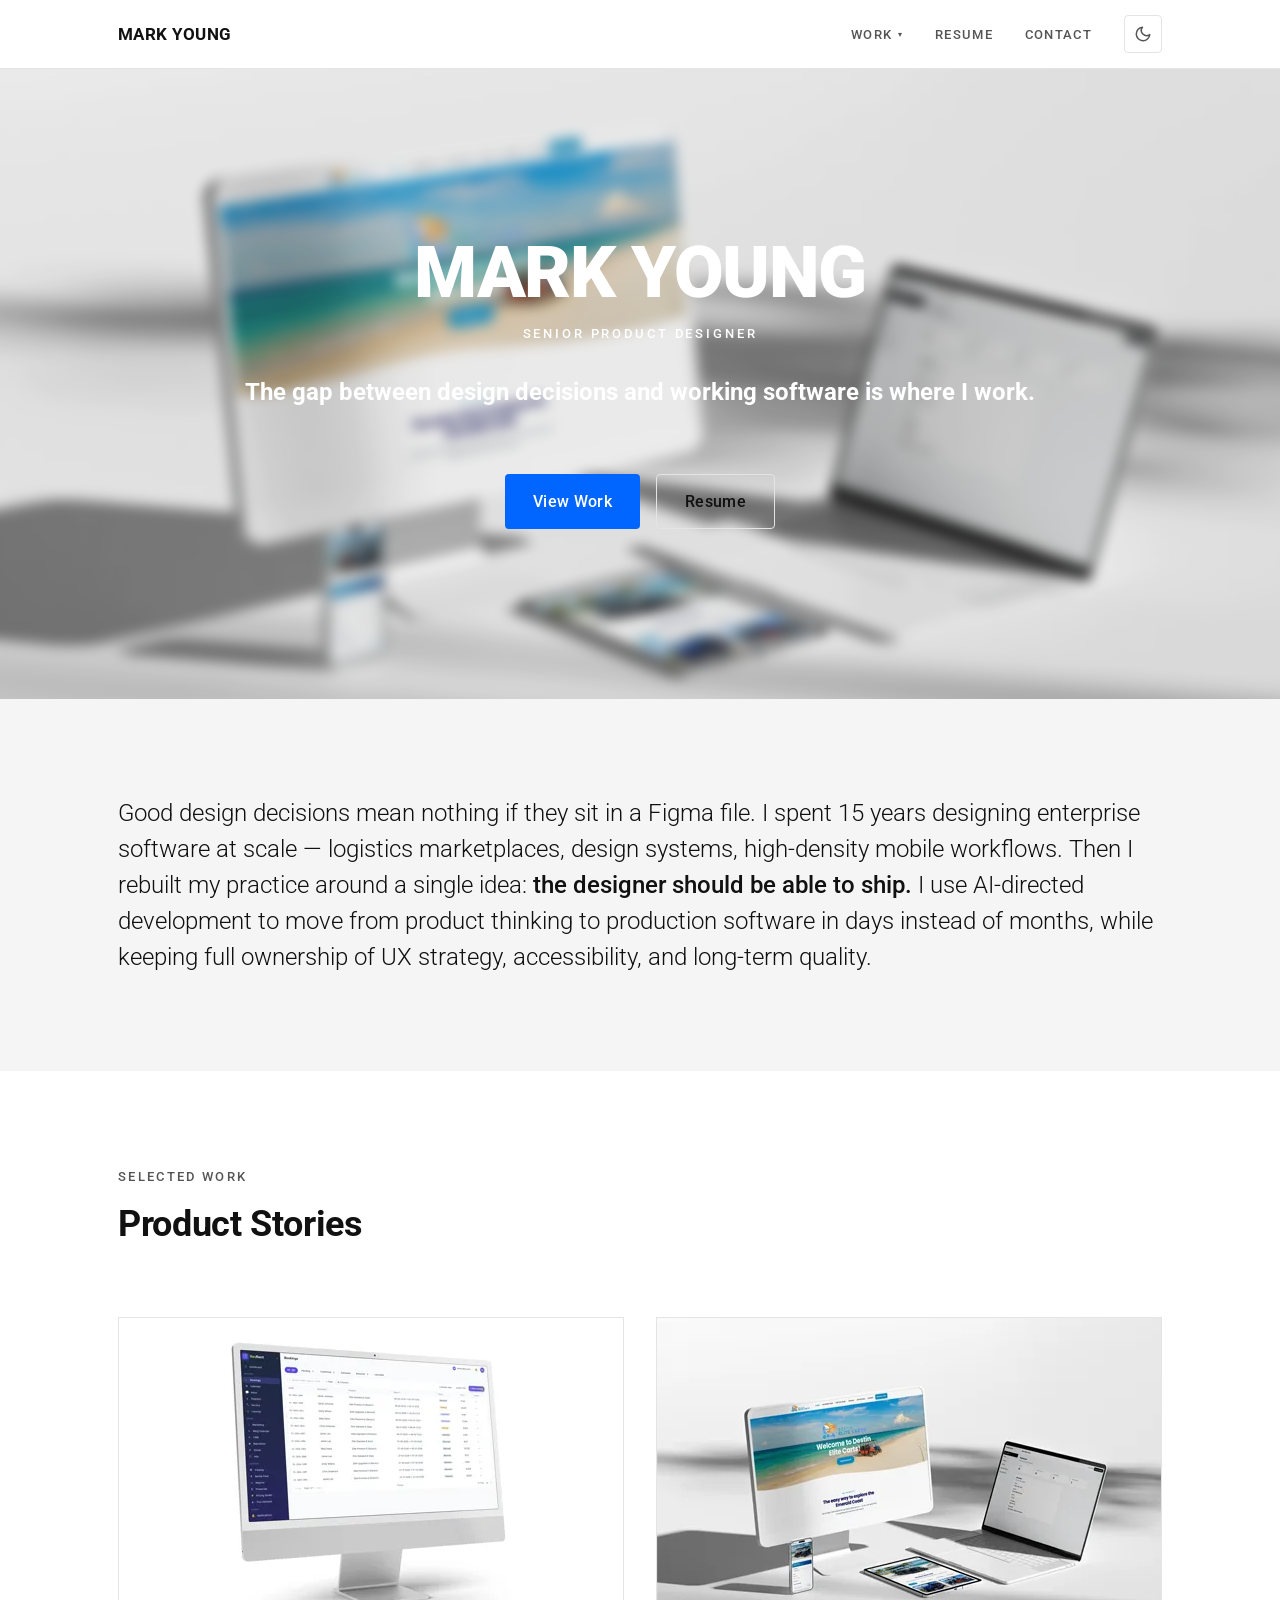
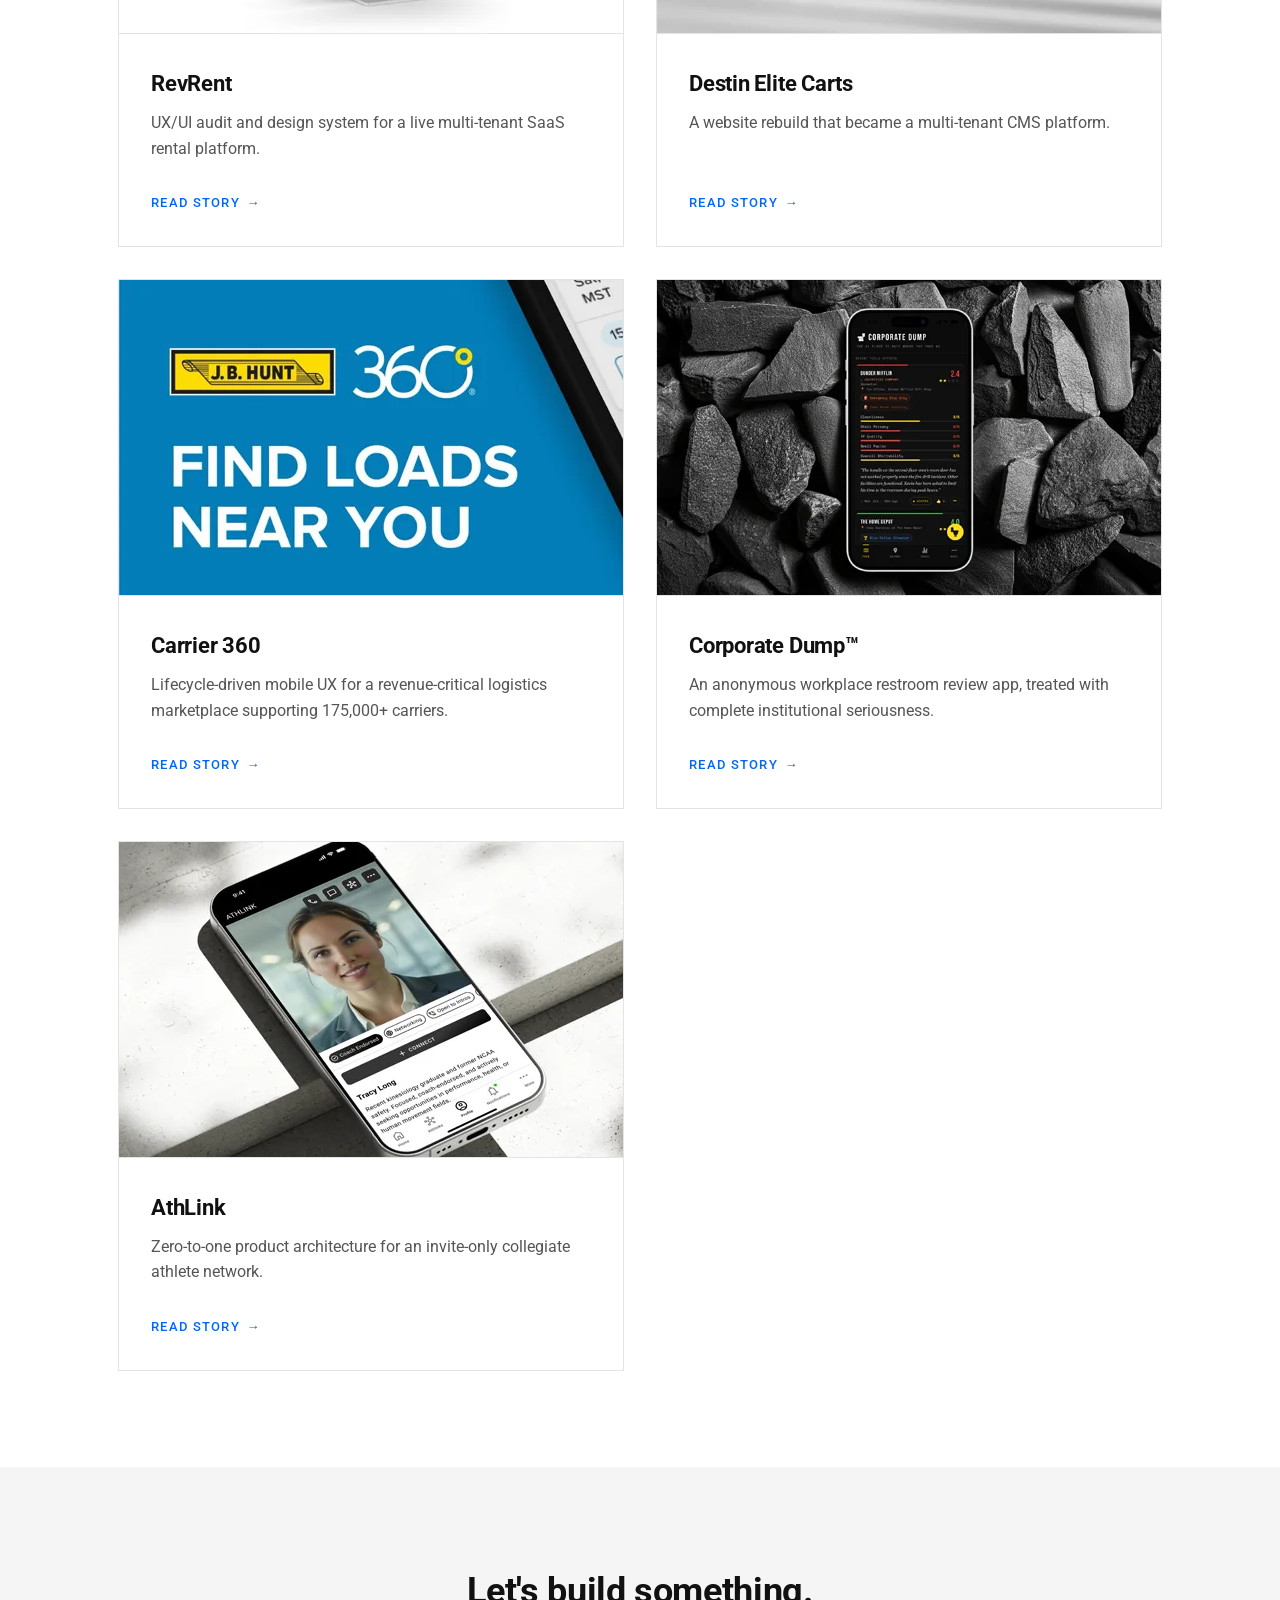
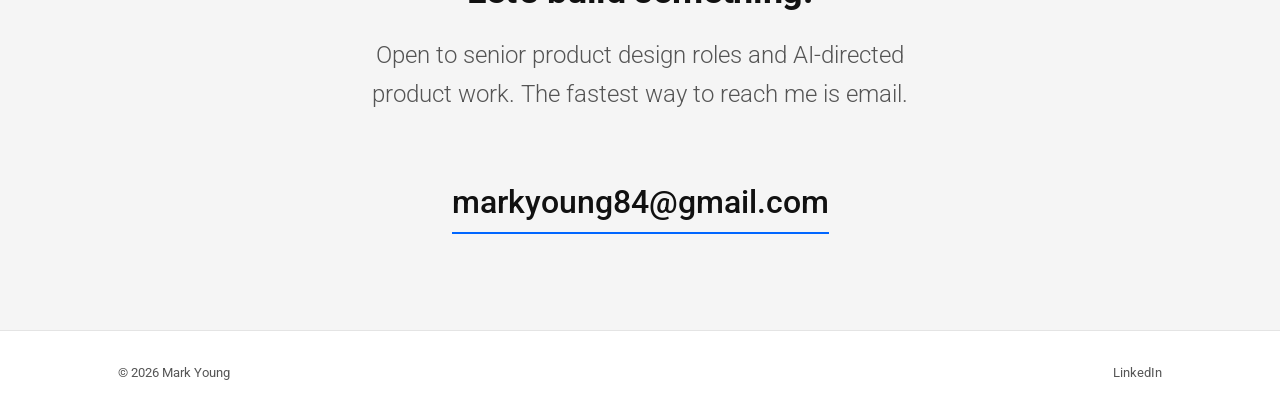
==== commit cba21b68: "Revert to original hero image, keep all other hero improvements Hero sources back to home_hero.webp " ====
--- a/index.html
+++ b/index.html
@@ -156,19 +156,22 @@
     <!-- ==================== HERO ==================== -->
     <section class="hero" aria-labelledby="hero-name">
       <!-- Full-bleed hero image — spans the hero edge to edge.
-           kcQFw.webp (1950x820, ~97KB) is the primary source. home_hero.png
-           remains the fallback for the handful of browsers without WebP; note
-           it is a different composition, so those users see the older shot. -->
+           WebP is the primary source at two widths (1800w ~97KB standard,
+           2560w ~163KB retina); the browser picks by viewport × DPR.
+           The original PNG is the fallback where WebP isn't supported. -->
       <picture class="hero__picture">
         <source
           type="image/webp"
-          srcset="assets/images/kcQFw.webp 1950w"
+          srcset="
+            assets/images/home_hero.webp    1800w,
+            assets/images/home_hero@2x.webp 2560w
+          "
           sizes="100vw"
         />
         <img
           class="hero__img"
           src="assets/images/home_hero.png"
-          alt="Four shipped products side by side — the Carrier 360 load board, the RevRent bookings table, the Destin Elite Carts CMS control center, and the Corporate Dump mobile app."
+          alt="The Destin Elite Carts website and CMS control center shown across a desktop monitor, laptop, tablet, and phone."
           width="3000"
           height="2000"
           loading="eager"
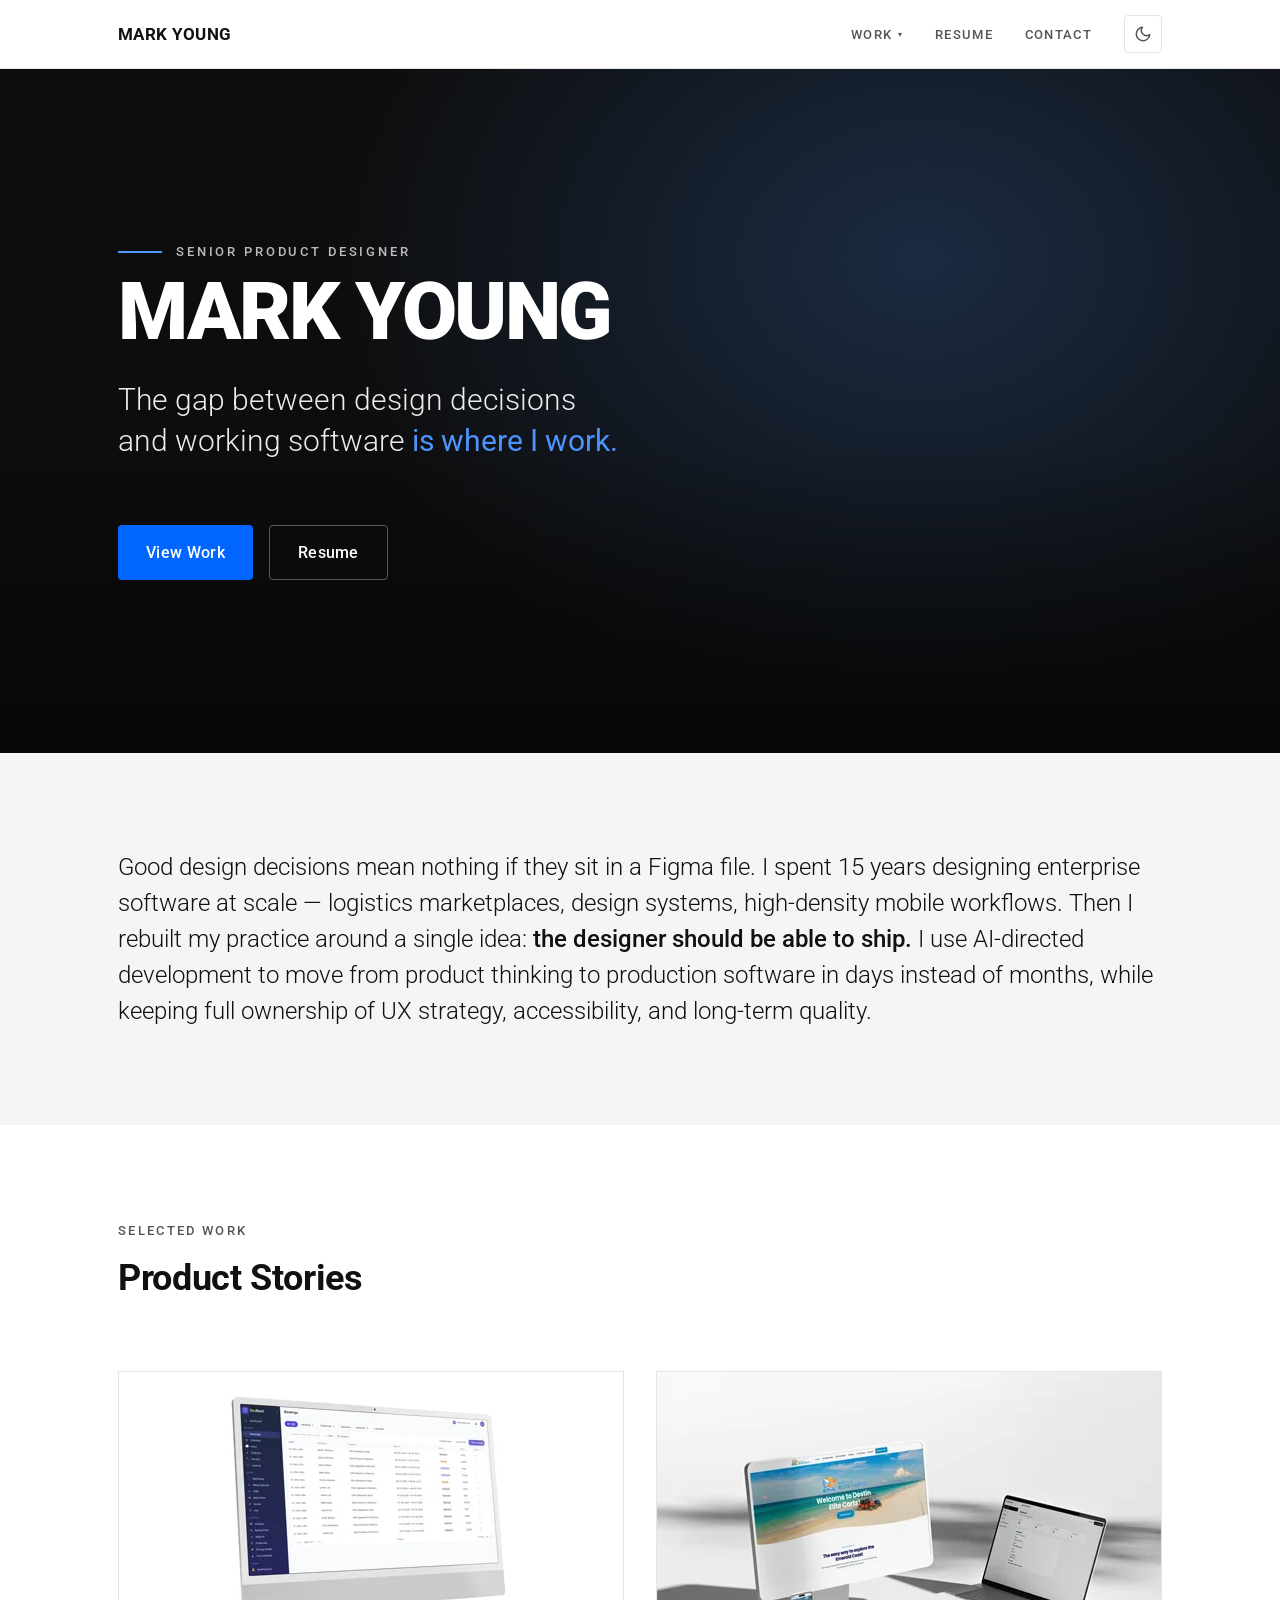
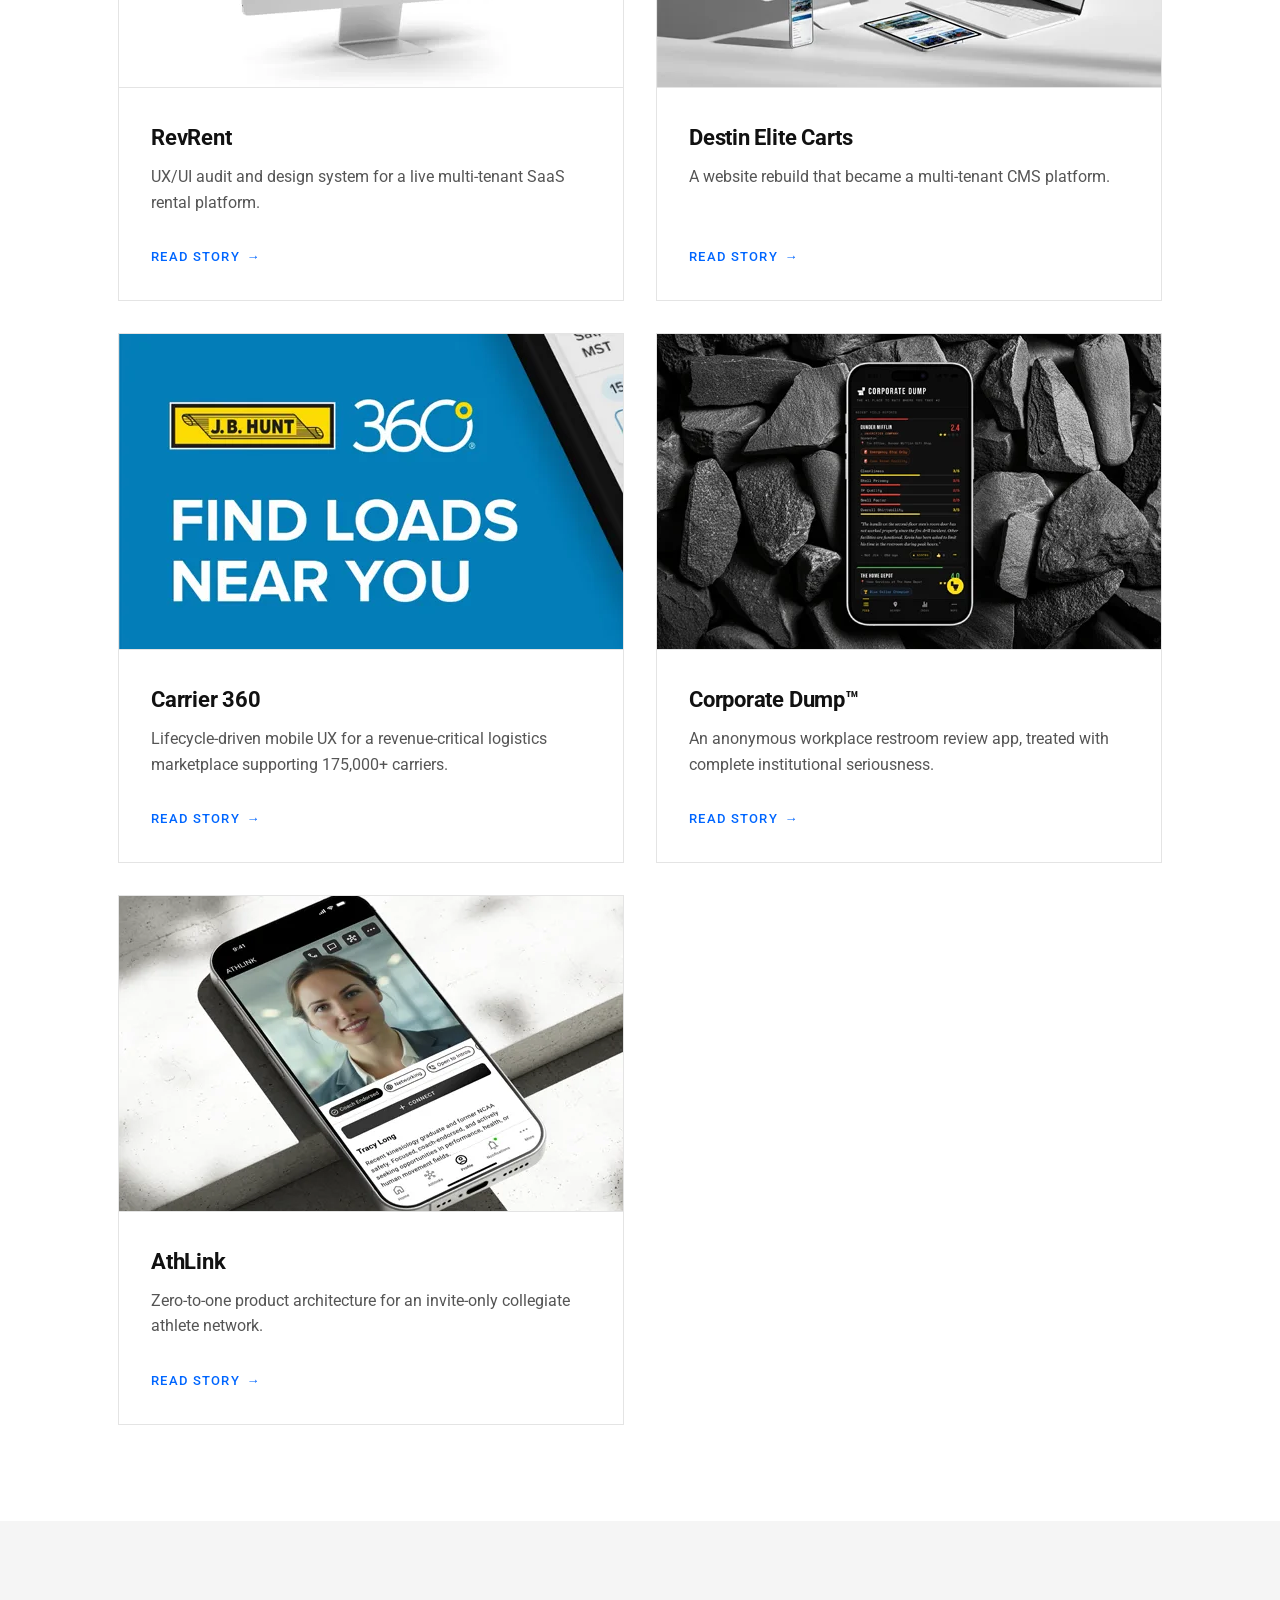
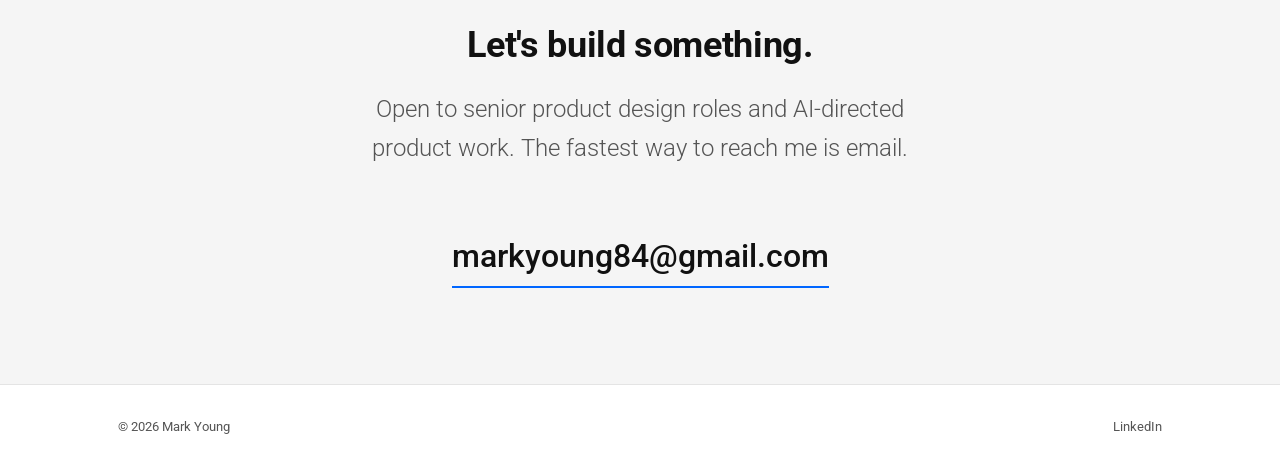
==== commit 496d2aa4: "Hero redesign — dark no-image approach Replaces the image-backed hero with a typography-only treatme" ====
--- a/index.html
+++ b/index.html
@@ -29,10 +29,15 @@
       } catch (e) {}
     })();
 
-    /* Hero intro — the sharp-image-then-blur reveal, once per session.
+    /* Hero intro — the staggered settle, once per session.
        Pre-paint so the start state never flashes, and self-contained here
        rather than in main.js: if a deferred script failed to load, this
-       would be the one thing standing between the visitor and the copy. */
+       would be the one thing standing between the visitor and the copy.
+
+       The settled hero is the default in CSS. This only ever rewinds it and
+       then lets go, so no-JS, reduced-motion, and repeat visits all render
+       the finished thing. There is no image in the hero any more, so there is
+       nothing to wait on — the copy starts moving as soon as it can paint. */
     (function () {
       var root = document.documentElement;
 
@@ -58,25 +63,18 @@
         released = true;
         root.classList.remove("hero-intro");
       }
-      // Hold the sharp frame for 600ms, then let CSS carry both transitions.
-      function hold() {
-        window.setTimeout(release, 600);
-      }
-
-      // Start counting once the image is actually on screen — holding a
-      // half-loaded image sharp for 600ms would defeat the point.
+
+      // Two frames: the first paints the rewound state, the second guarantees
+      // the class removal lands as a transition rather than being collapsed
+      // into the same style recalculation (which would skip the animation).
       document.addEventListener("DOMContentLoaded", function () {
-        var img = document.querySelector(".hero__img");
-        if (!img || img.complete) {
-          hold();
-          return;
-        }
-        img.addEventListener("load", hold, { once: true });
-        img.addEventListener("error", hold, { once: true });
+        requestAnimationFrame(function () {
+          requestAnimationFrame(release);
+        });
       });
 
-      // Safety net: never leave the hero stuck mid-intro on a stalled image.
-      window.setTimeout(release, 2600);
+      // Safety net: never leave the hero stuck hidden.
+      window.setTimeout(release, 1500);
     })();
   </script>
 
@@ -154,41 +152,27 @@
 
   <main>
     <!-- ==================== HERO ==================== -->
+    <!-- Typography only, on an always-dark zone. There is deliberately no
+         image here: see the note above .hero in css/styles.css. The device
+         montage that used to sit behind this copy is a Destin Elite Carts
+         mockup, and it still appears on that project's own card below. -->
     <section class="hero" aria-labelledby="hero-name">
-      <!-- Full-bleed hero image — spans the hero edge to edge.
-           WebP is the primary source at two widths (1800w ~97KB standard,
-           2560w ~163KB retina); the browser picks by viewport × DPR.
-           The original PNG is the fallback where WebP isn't supported. -->
-      <picture class="hero__picture">
-        <source
-          type="image/webp"
-          srcset="
-            assets/images/home_hero.webp    1800w,
-            assets/images/home_hero@2x.webp 2560w
-          "
-          sizes="100vw"
-        />
-        <img
-          class="hero__img"
-          src="assets/images/home_hero.png"
-          alt="The Destin Elite Carts website and CMS control center shown across a desktop monitor, laptop, tablet, and phone."
-          width="3000"
-          height="2000"
-          loading="eager"
-          fetchpriority="high"
-        />
-      </picture>
-
-      <!-- Centered, stacked content layered over the image -->
       <div class="hero__content container">
-        <h1 id="hero-name" class="hero__name hero-anim" style="--hero-delay: 0ms">
+        <!-- Role sits above the name so the accent rule can lead the eye in.
+             The h1 still follows immediately, and aria-labelledby points at
+             it, so the section's accessible name is unaffected. -->
+        <p class="hero__eyebrow hero-anim" style="--hero-delay: 0ms">
+          <span class="hero__rule" aria-hidden="true"></span>
+          Senior Product Designer
+        </p>
+        <h1 id="hero-name" class="hero__name hero-anim" style="--hero-delay: 100ms">
           Mark Young
         </h1>
-        <p class="hero__title hero-anim" style="--hero-delay: 100ms">
-          Senior Product Designer
-        </p>
+        <!-- <em> is carrying emphasis, not italics — the CSS resets the slant
+             and swaps in the accent colour. -->
         <p class="hero__headline hero-anim" style="--hero-delay: 200ms">
-          The gap between design decisions and working software is where I work.
+          The gap between design decisions and working software
+          <em>is where I work.</em>
         </p>
         <div class="hero__ctas hero-anim" style="--hero-delay: 300ms">
           <a href="#work" class="btn btn--primary">View Work</a>
--- a/css/styles.css
+++ b/css/styles.css
@@ -17,15 +17,24 @@
   --placeholder-label: #888888;
   --border: #E4E4E4;
 
-  /* Scrim laid over the hero image so overlaid text keeps its contrast.
-     The hero is its own always-dark zone, so this is deliberately NOT
-     overridden per theme — one subtle dark veil serves both modes. */
-  --hero-scrim: rgba(0, 0, 0, 0.35);
+  /* The hero is its own always-dark zone, so these are deliberately NOT
+     overridden per theme. Text sits on this colour directly rather than on an
+     image, which is what makes the contrast structural (white on #0D0D0D is
+     18.9:1) instead of something a scrim has to negotiate.
+
+     --hero-accent is --accent lifted for use on near-black. #0066FF is only
+     3.2:1 on #0D0D0D, which fails for text; #4D94FF is 6.5:1 and passes AA at
+     any size. The two blues are close enough to read as one brand colour. */
+  --hero-bg: #0D0D0D;
+  --hero-accent: #4D94FF;
 
   /* Type scale — fluid via clamp() */
-  /* ~18% down from clamp(2.75rem, 8vw, 5.5rem) — still the largest type on
-     the page, no longer swallowing the hero */
-  --fs-hero: clamp(2.25rem, 6.6vw, 4.5rem);
+  /* The name is the only graphic element in the hero now that the image is
+     gone, so it can carry a little more size than it could over a photo. */
+  --fs-hero: clamp(2.5rem, 7.4vw, 5rem);
+  /* Hero sub-headline. Deliberately larger than --fs-lead: at 300 weight it
+     has to be big enough for the contrast against the 900 name to register. */
+  --fs-hero-lead: clamp(1.25rem, 2.6vw, 1.875rem);
   --fs-h2: clamp(1.5rem, 3.5vw, 2.25rem);
   --fs-h3: clamp(1.15rem, 2vw, 1.4rem);
   --fs-lead: clamp(1.1rem, 2.2vw, 1.5rem);
@@ -69,8 +78,9 @@
   --placeholder-frame: #2A2A2A;
   --placeholder-label: #888888;
   --border: #262626;
-  /* --hero-scrim is intentionally absent here: the hero zone renders the same
-     in both themes, so it inherits the single value from :root. */
+  /* --hero-bg / --hero-accent are intentionally absent here: the hero zone
+     renders the same in both themes, so it inherits the single value from
+     :root. */
 }
 
 /* --------------------------------------------------------------------------
@@ -382,127 +392,164 @@
 /* --------------------------------------------------------------------------
    7. Hero
    -------------------------------------------------------------------------- */
+/* Typography-only, and always dark in both themes.
+
+   There is no image behind this copy on purpose. The montage we had was a
+   bright white-studio shot, so every scrim strong enough to carry white text
+   also flattened the image into grey mush — the contrast was being negotiated
+   rather than designed. It was also a mockup of a single project that already
+   has its own card in the work grid below, so leading with it introduced the
+   client before it introduced Mark.
+
+   What replaces it is structure: weight contrast between a 900 name and a 300
+   sub-headline, one accent used twice, and two CSS light layers for depth.
+   Nothing here can fail to load, and nothing has to fight anything else. */
 .hero {
   position: relative;
-  display: grid;
-  grid-template-areas: "stack";
-  /* minmax(0, 1fr) keeps the image's intrinsic 3000px width from
-     widening the track and overflowing the page */
-  grid-template-columns: minmax(0, 1fr);
-  /* Same guard on the row: without it the image's intrinsic 2000px height
-     sizes the track (960px at a 1440px viewport), overflow: hidden crops it,
-     and the centred content gets pushed below the visible edge. */
-  grid-template-rows: minmax(0, 1fr);
-  /* Mobile-first height: 60vh, floored at 460px so the headline and CTAs are
-     never clipped by overflow: hidden. On most phones 60vh lands under the
-     floor, so 460px is what actually renders; 60vh takes over on viewports
-     taller than ~767px. The 720px query below raises both to 70vh / 520px. */
-  min-height: 460px;
-  height: 60vh;
-  max-height: 60vh;
+  display: flex;
+  align-items: center;
+  /* min-height with no max. The copy is now the only thing sizing this zone,
+     so a fixed height (or a max) would clip it on short windows or at large
+     text-zoom settings — it just grows instead. 76vh fills the fold without
+     pushing the work section entirely below it. */
+  min-height: clamp(30rem, 76vh, 46rem);
+  background-color: var(--hero-bg);
+  /* Scopes the z-index: -1 light layers below, so they stay inside the hero
+     rather than sliding behind the page background. */
   isolation: isolate;
   overflow: hidden;
 }
 
-/* Both children occupy the same grid cell — content stacks over the image */
-.hero__picture,
-.hero__content {
-  grid-area: stack;
-}
-
-/* <picture> is the grid item, so it has to fill the cell itself before
-   the inner <img> can cover it */
-.hero__picture {
-  display: block;
-  width: 100%;
-  height: 100%;
-  min-width: 0;
-}
-
-/* Full-bleed image — fills the hero edge to edge at any viewport ratio.
-   center center keeps the devices centred as the crop tightens on desktop. */
-.hero__img {
-  display: block;
-  width: 100%;
-  height: 100%;
-  object-fit: cover;
-  object-position: center center;
-}
-
-/* From 720px up, give the hero more of the fold than mobile gets: 70vh rather
-   than 60vh, on a 520px rather than 460px floor. The taller floor is what holds
-   the content clear of the crop on short laptop windows, where 70vh falls below
-   what the headline and CTAs need at desktop type sizes and padding. */
-@media (min-width: 720px) {
-  .hero {
-    min-height: 520px;
-    height: 70vh;
-    max-height: 70vh;
-  }
-
-  .hero__content {
-    padding-block: var(--space-xl);
-  }
-}
-
-/* Scrim between the image and the content, so the hero text and CTAs
-   hold contrast in both themes */
+/* Key light. One wide, very low-alpha radial pushed off-axis to the upper
+   right, so the zone reads as lit from somewhere instead of as a flat black
+   rectangle. Sits far enough from the left-aligned copy to never touch it. */
+.hero::before {
+  content: "";
+  position: absolute;
+  inset: 0;
+  z-index: -1;
+  background: radial-gradient(
+    55rem 42rem at 72% 28%,
+    rgba(77, 148, 255, 0.22),
+    rgba(77, 148, 255, 0) 68%
+  );
+  pointer-events: none;
+}
+
+/* Floor. Darkens the bottom edge so the hero settles rather than stopping on
+   a hard line, and hands off cleanly to the section beneath it. */
 .hero::after {
   content: "";
-  grid-area: stack;
-  background-color: var(--hero-scrim);
-  transition: background-color 0.3s ease;
-}
-
+  position: absolute;
+  inset: 0;
+  z-index: -1;
+  background: linear-gradient(
+    to bottom,
+    rgba(0, 0, 0, 0) 55%,
+    rgba(0, 0, 0, 0.5) 100%
+  );
+  pointer-events: none;
+}
+
+/* Left-aligned rather than centred. A centred stack of short lines reads as a
+   landing-page template; anchoring to the container gutter gives the headline
+   a strong ragged right edge and puts the hero on the same vertical line as
+   every section below it. .container supplies the max-width and gutter. */
 .hero__content {
   position: relative;
   z-index: 1;
-  display: flex;
-  flex-direction: column;
+  width: 100%;
+  text-align: left;
+  padding-block: var(--space-lg);
+}
+
+/* Hero copy sits on an always-dark zone, so it is white in both themes rather
+   than following --text-primary / --text-secondary. Hierarchy comes from size,
+   weight, and tracking instead of from colour. */
+
+/* Rule and role travel together as one animated unit — a flex row rather than
+   two separately staggered elements, so the eye reads them as a single mark. */
+.hero__eyebrow {
+  display: flex;
   align-items: center;
-  justify-content: center;
-  text-align: center;
-  /* Tighter on mobile so the 460px floor can hold the whole block; the 720px
-     query restores the roomier --space-xl once there's height to spend. */
-  padding-block: var(--space-lg);
-}
-
-/* Hero copy sits on the always-dark scrim, so it is white in both themes
-   rather than following --text-primary / --text-secondary. Hierarchy comes
-   from size, weight, and tracking instead of from colour. */
+  gap: 0.875rem;
+  font-size: var(--fs-small);
+  font-weight: var(--fw-medium);
+  text-transform: uppercase;
+  letter-spacing: 0.22em;
+  /* Slightly held back from pure white so it introduces the name instead of
+     competing with it. 0.72 alpha on #0D0D0D still clears 10:1. */
+  color: rgba(255, 255, 255, 0.72);
+}
+
+.hero__rule {
+  flex: none;
+  width: 2.75rem;
+  height: 2px;
+  background-color: var(--hero-accent);
+}
+
 .hero__name {
+  margin-top: 0.85rem;
   font-size: var(--fs-hero);
   font-weight: var(--fw-black);
-  line-height: 0.95;
-  letter-spacing: -0.02em;
+  /* Sub-1 leading and negative tracking pull the letterforms into a single
+     mass, which is what makes the name read as a mark rather than as text. */
+  line-height: 0.9;
+  letter-spacing: -0.03em;
   text-transform: uppercase;
   color: #FFFFFF;
 }
 
-.hero__title {
-  margin-top: var(--space-sm);
-  font-size: var(--fs-small);
-  font-weight: var(--fw-medium);
-  text-transform: uppercase;
-  letter-spacing: 0.22em;
-  color: #FFFFFF;
-}
-
+/* 300 against the name's 900 is the whole design — the size step alone would
+   not carry it. Capped near 36ch so it holds a block shape rather than running
+   out as one thin measure, and balanced so the last line never strands a
+   single word (at 28ch it orphaned "work." on a line of its own). balance is
+   progressively enhanced: browsers without it just get the plain greedy wrap
+   inside the same measure. */
 .hero__headline {
   margin-top: var(--space-md);
-  margin-inline: auto;
-  font-size: var(--fs-lead);
-  font-weight: var(--fw-bold);
-  line-height: 1.4;
-  color: #FFFFFF;
+  max-width: 36ch;
+  font-size: var(--fs-hero-lead);
+  font-weight: var(--fw-light);
+  line-height: 1.35;
+  text-wrap: balance;
+  color: rgba(255, 255, 255, 0.92);
+}
+
+/* The one place the accent appears in the copy, on the clause that carries
+   the actual claim. --hero-accent, not --accent, so it passes on near-black. */
+.hero__headline em {
+  font-style: normal;
+  font-weight: var(--fw-regular);
+  color: var(--hero-accent);
 }
 
 .hero__ctas {
   margin-top: var(--space-lg);
   display: flex;
   flex-wrap: wrap;
-  justify-content: center;
   gap: var(--space-sm);
+}
+
+/* The default secondary button is --text-primary on --border, which is #111
+   on a near-invisible grey in light mode — unreadable in an always-dark zone.
+   Scope it to the hero rather than touching the global button. */
+.hero .btn--secondary {
+  color: #FFFFFF;
+  border-color: rgba(255, 255, 255, 0.32);
+}
+
+.hero .btn--secondary:hover {
+  color: #FFFFFF;
+  border-color: #FFFFFF;
+  background-color: rgba(255, 255, 255, 0.08);
+}
+
+@media (min-width: 720px) {
+  .hero__content {
+    padding-block: var(--space-xl);
+  }
 }
 
 /* --------------------------------------------------------------------------
@@ -1483,46 +1530,32 @@
   transform: translateY(0);
 }
 
-/* Hero intro — blur-to-text reveal, first visit per session.
-
-   The rules below are the SETTLED state: image softly blurred and dimmed,
-   text in place. That is what a repeat visit, a no-JS visit, and a
-   reduced-motion visit all render, so nothing depends on the script running.
-
-   On a first visit the pre-paint script in index.html adds .hero-intro to
-   <html>, which rewinds both halves at once — sharp image, hidden text — and
-   removes it 600ms later. One class change drives both transitions, which is
-   what makes it read as a single breath rather than two effects. */
-.hero__picture {
-  filter: blur(6px);
-  opacity: 0.85;
-  /* The slight scale hides the soft edge blur() leaves behind where it
-     samples past the element's bounds, and doubles as the exhale. */
-  transform: scale(1.04);
-  transition: filter var(--dur) var(--ease-out),
-    opacity var(--dur) var(--ease-out), transform var(--dur) var(--ease-out);
-}
-
-.hero-intro .hero__picture {
-  filter: blur(0);
-  opacity: 1;
-  transform: scale(1);
-}
-
+/* Hero intro — a staggered settle on the first visit of a session.
+
+   No blur, on anything. The previous version left the hero image softly
+   blurred as its END state, which read as a broken or half-loaded image
+   rather than as a treatment. Every element here finishes sharp, fully
+   opaque, and in place; the animation only ever moves opacity and position.
+
+   The rules below ARE the settled state, so a repeat visit, a no-JS visit,
+   and a reduced-motion visit all render the finished hero with nothing to
+   wait for. On a first visit the pre-paint script in index.html adds
+   .hero-intro to <html>, which rewinds the copy, then removes it — one class
+   change driving the whole stagger. */
 .hero-anim {
   opacity: 1;
   transform: translateY(0);
-  transition: opacity var(--dur) var(--ease-out),
-    transform var(--dur) var(--ease-out);
-  /* Stagger comes from the --hero-delay the markup already carries:
-     0 / 100 / 200 / 300ms. The image has no delay, so the blur moves with
-     the name rather than after it. */
+  /* 700ms rather than --dur (400ms): with a stagger this shallow, the longer
+     ease is what makes it read as one confident settle instead of four
+     separate pops. */
+  transition: opacity 700ms var(--ease-out), transform 700ms var(--ease-out);
+  /* Stagger comes from the --hero-delay the markup carries: 0/100/200/300ms. */
   transition-delay: var(--hero-delay, 0ms);
 }
 
 .hero-intro .hero-anim {
   opacity: 0;
-  transform: translateY(20px);
+  transform: translateY(18px);
   transition-delay: 0ms;
 }
 
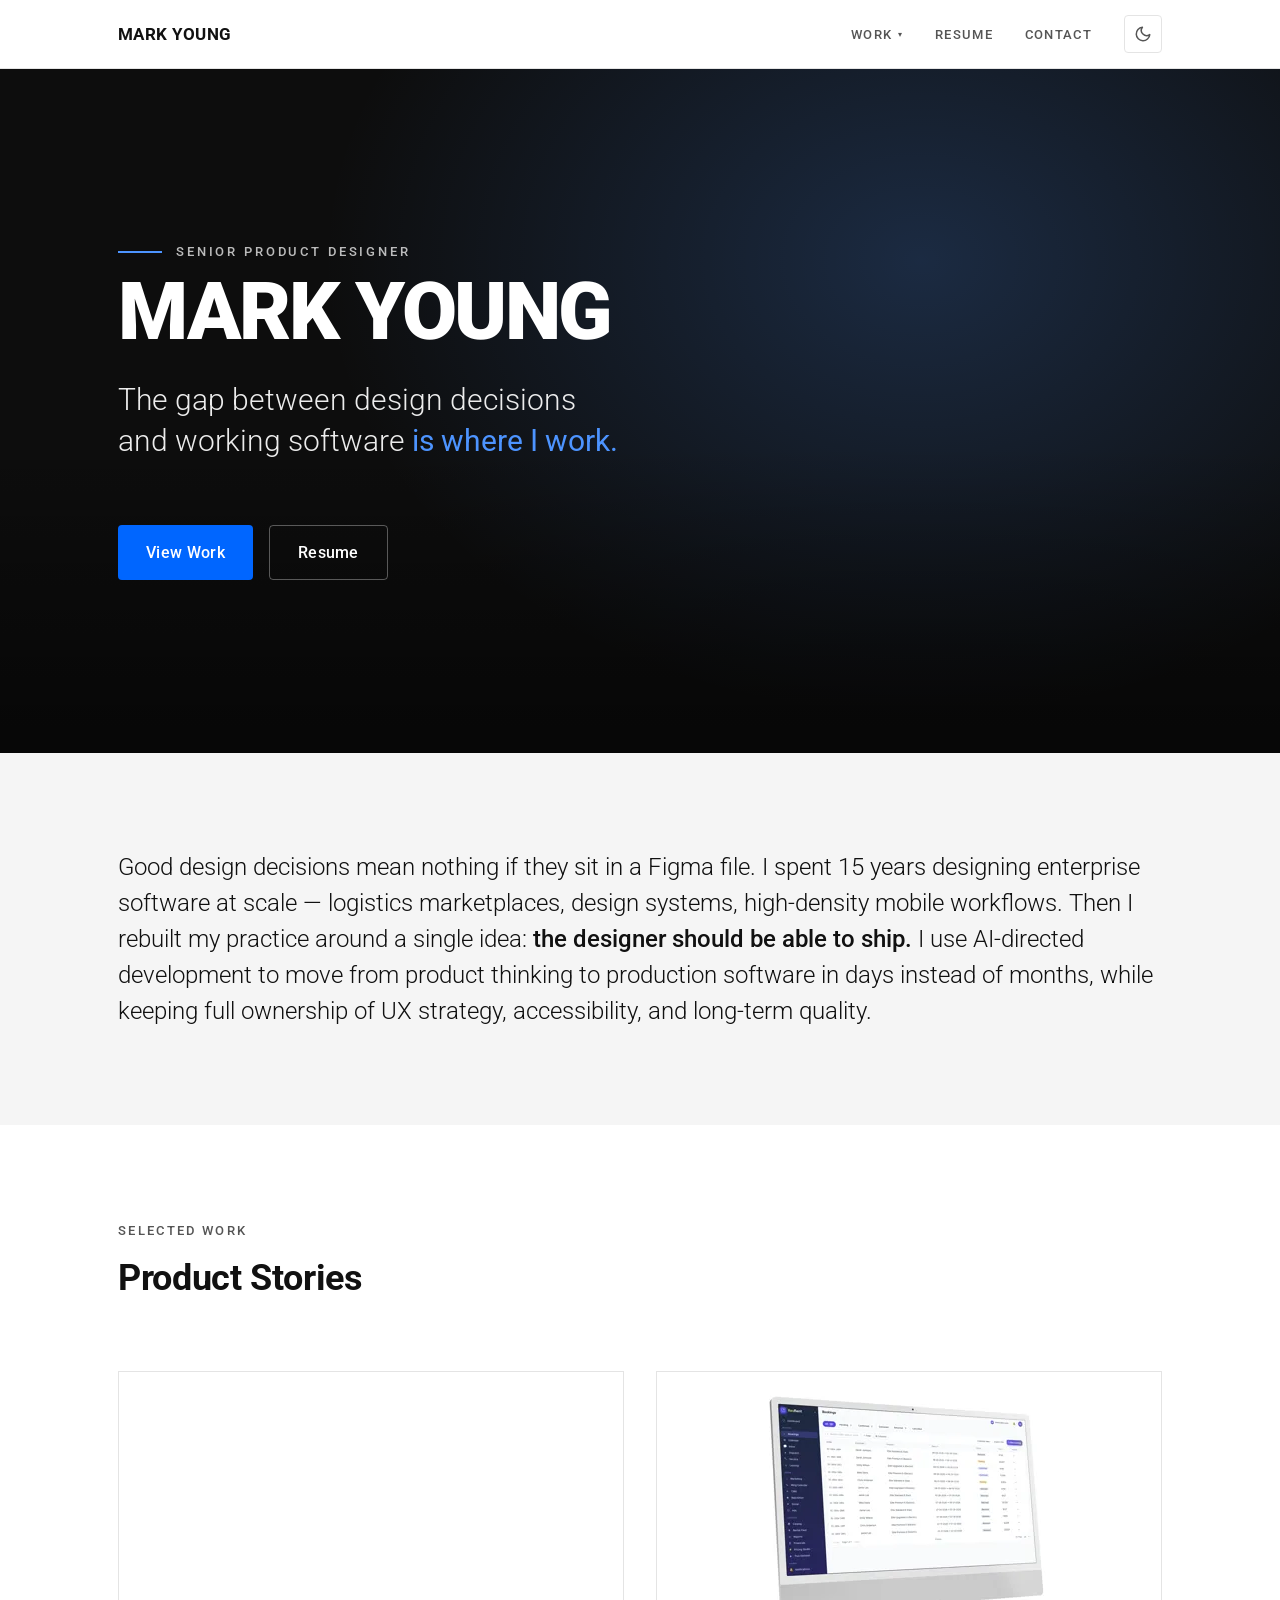
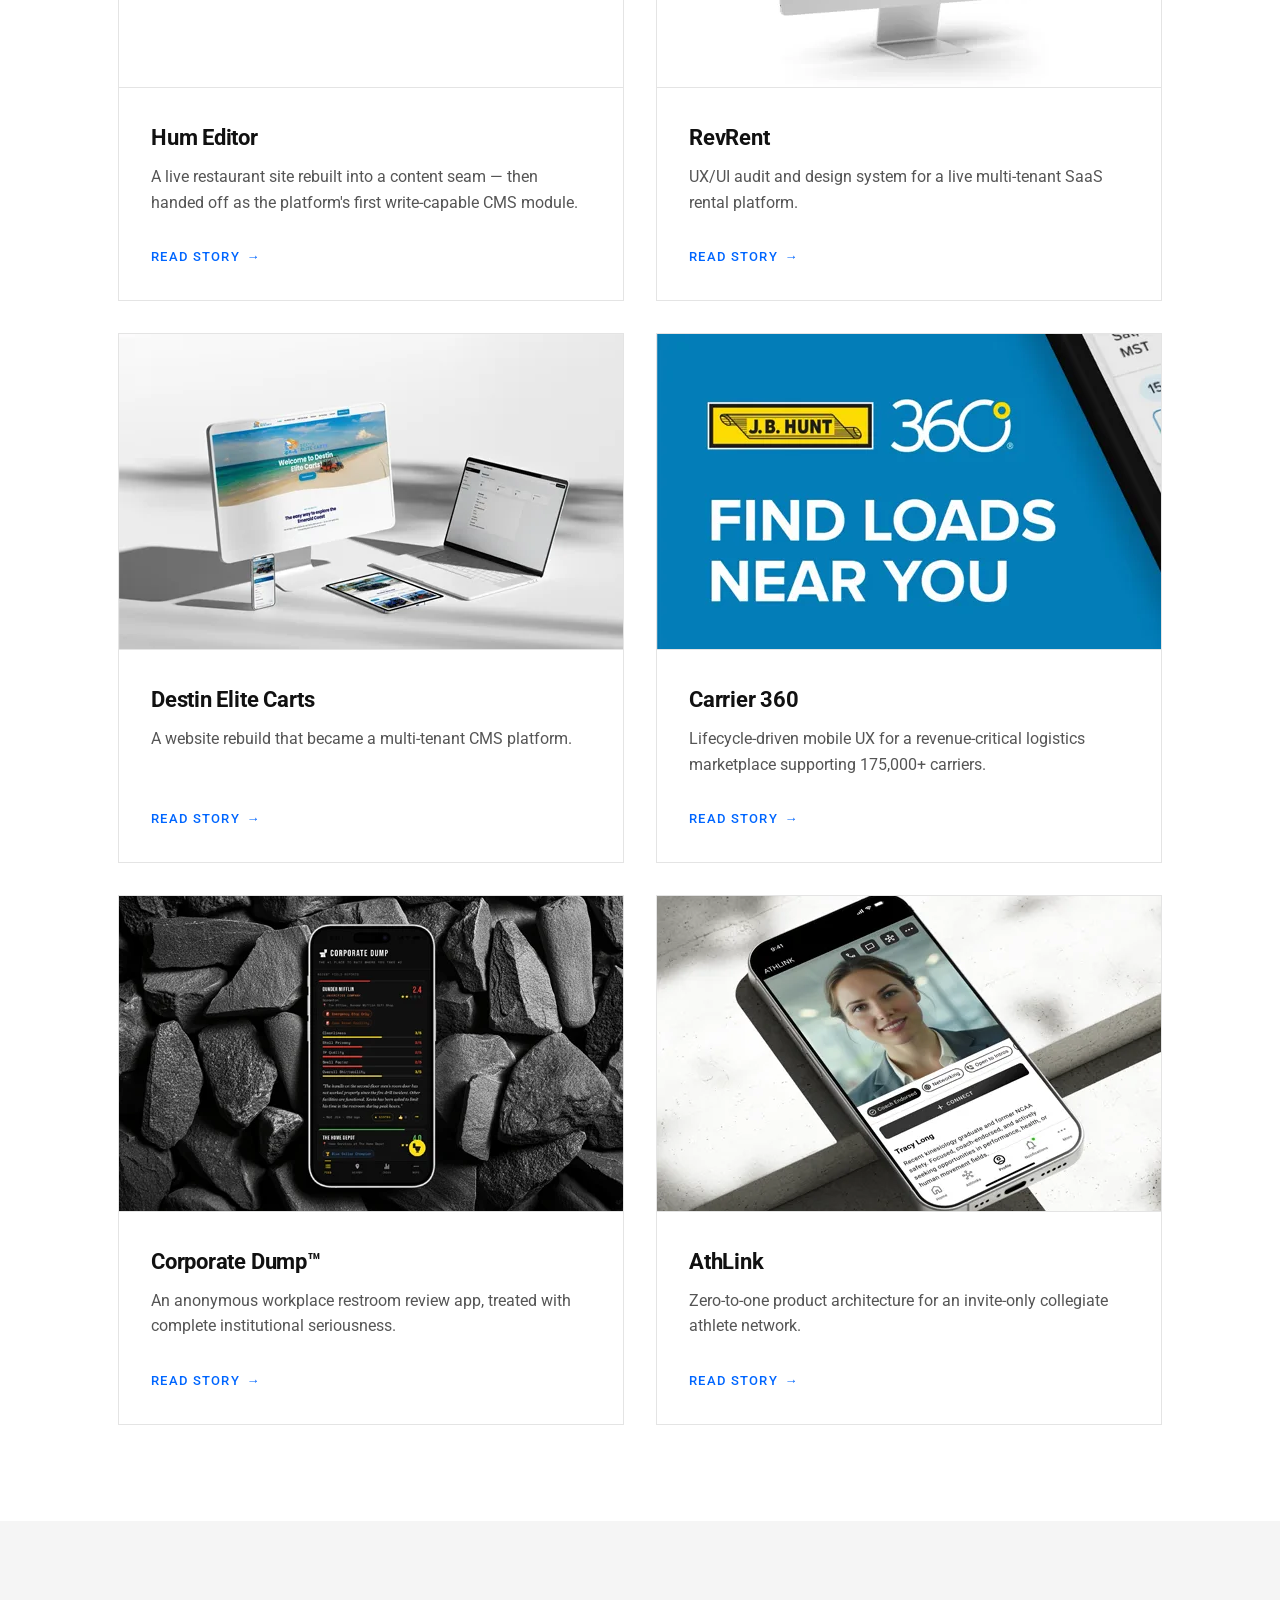
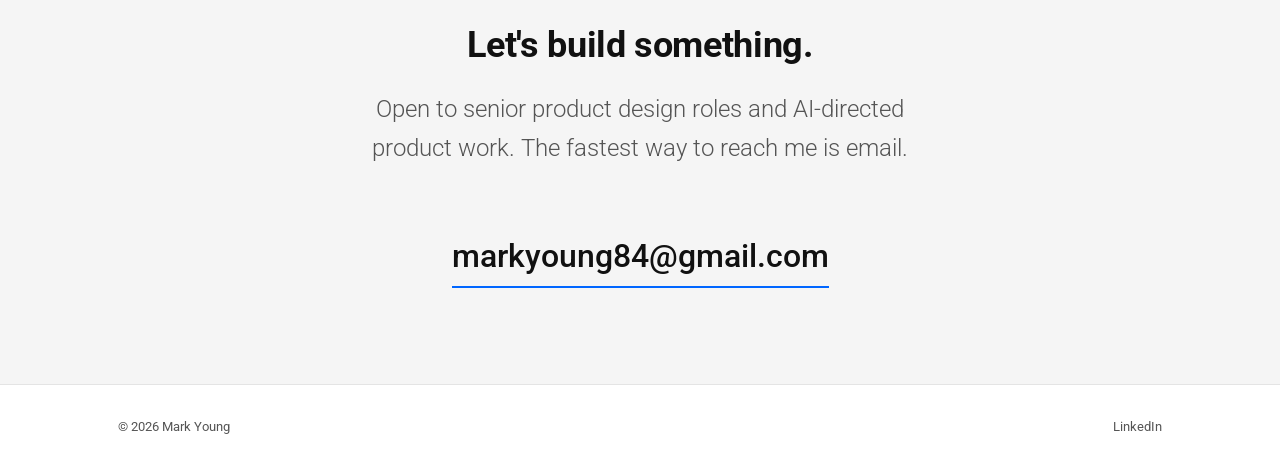
==== commit 30add0c4: "Add Hum Editor product story; reorder nav and homepage grid" ====
--- a/index.html
+++ b/index.html
@@ -117,6 +117,7 @@
             Work <span class="caret" aria-hidden="true">▾</span>
           </button>
           <ul class="nav__dropdown-menu" data-dropdown-menu>
+            <li><a href="work/hum-editor.html">Hum Editor</a></li>
             <li><a href="work/revrent.html">RevRent</a></li>
             <li><a href="work/destin-elite.html">Destin Elite Carts</a></li>
             <li><a href="work/carrier-360.html">Carrier 360</a></li>
@@ -211,6 +212,39 @@
               <source
                 type="image/webp"
                 srcset="
+                  assets/images/thumb_hum.webp    252w,
+                  assets/images/thumb_hum@2x.webp 504w
+                "
+                sizes="(min-width: 1140px) 510px, (min-width: 720px) 48vw, calc(100vw - 2.5rem)"
+              />
+              <img
+                class="card__img"
+                src="assets/images/thumb_hum.png"
+                alt="The Hum Website Editor — a content-type sidebar for Colors, Images, Forms, and Links beside the draft content for The Bend NWA site, with the page view toggle above the editable fields"
+                width="504"
+                height="315"
+                loading="lazy"
+                decoding="async"
+              />
+            </picture>
+            <div class="card__body">
+              <h3 class="card__name">Hum Editor</h3>
+              <p class="card__descriptor">
+                A live restaurant site rebuilt into a content seam — then handed
+                off as the platform's first write-capable CMS module.
+              </p>
+              <a href="work/hum-editor.html" class="card__link" aria-label="Read the Hum Editor story">
+                Read Story <span aria-hidden="true">→</span>
+              </a>
+            </div>
+          </article>
+
+          <!-- Card 2 -->
+          <article class="card reveal" style="--reveal-delay: 90ms">
+            <picture class="card__media">
+              <source
+                type="image/webp"
+                srcset="
                   assets/images/thumb_rr.webp    252w,
                   assets/images/thumb_rr@2x.webp 504w
                 "
@@ -238,8 +272,8 @@
             </div>
           </article>
 
-          <!-- Card 2 -->
-          <article class="card reveal" style="--reveal-delay: 90ms">
+          <!-- Card 3 -->
+          <article class="card reveal" style="--reveal-delay: 180ms">
             <picture class="card__media">
               <source
                 type="image/webp"
@@ -270,8 +304,8 @@
             </div>
           </article>
 
-          <!-- Card 3 -->
-          <article class="card reveal" style="--reveal-delay: 180ms">
+          <!-- Card 4 -->
+          <article class="card reveal" style="--reveal-delay: 270ms">
             <picture class="card__media">
               <source
                 type="image/webp"
@@ -303,8 +337,8 @@
             </div>
           </article>
 
-          <!-- Card 4 -->
-          <article class="card reveal" style="--reveal-delay: 270ms">
+          <!-- Card 5 -->
+          <article class="card reveal" style="--reveal-delay: 360ms">
             <picture class="card__media">
               <source
                 type="image/webp"
@@ -336,8 +370,8 @@
             </div>
           </article>
 
-          <!-- Card 5 -->
-          <article class="card reveal" style="--reveal-delay: 360ms">
+          <!-- Card 6 -->
+          <article class="card reveal" style="--reveal-delay: 450ms">
             <picture class="card__media">
               <source
                 type="image/webp"
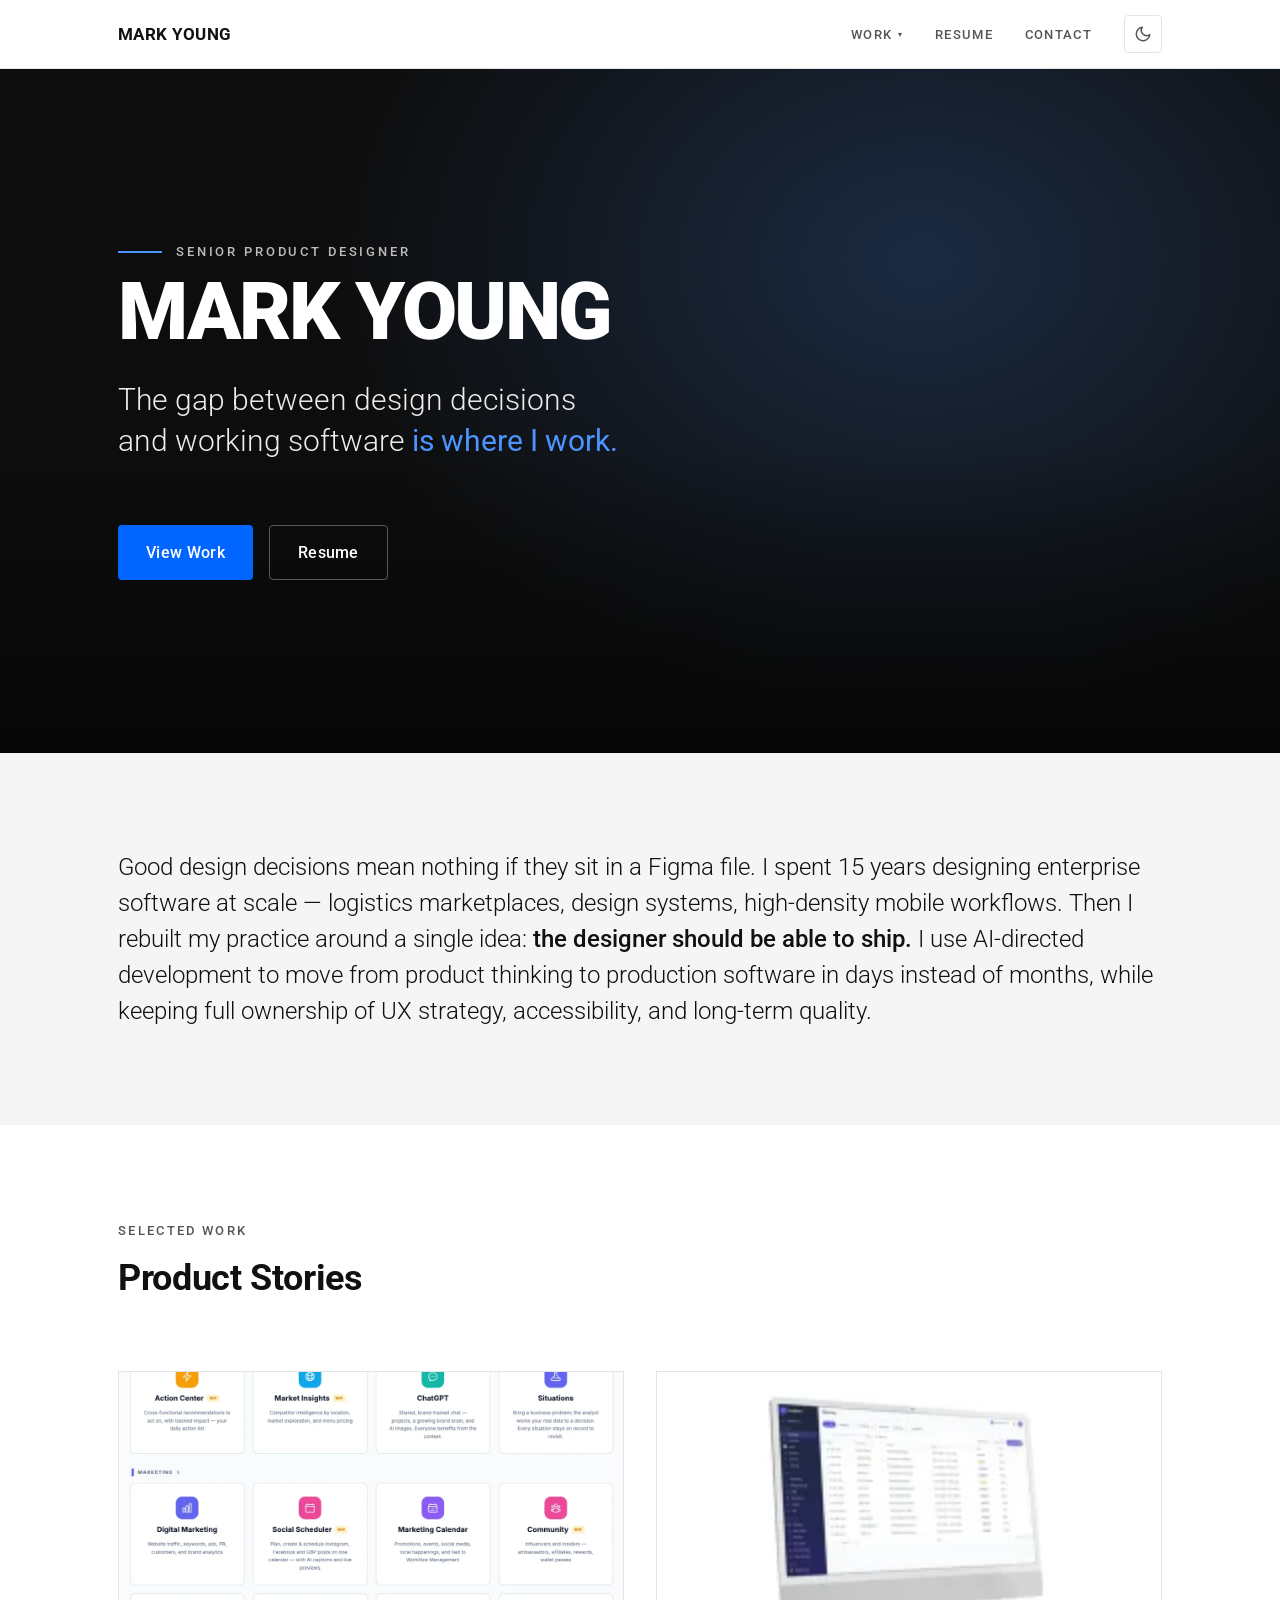
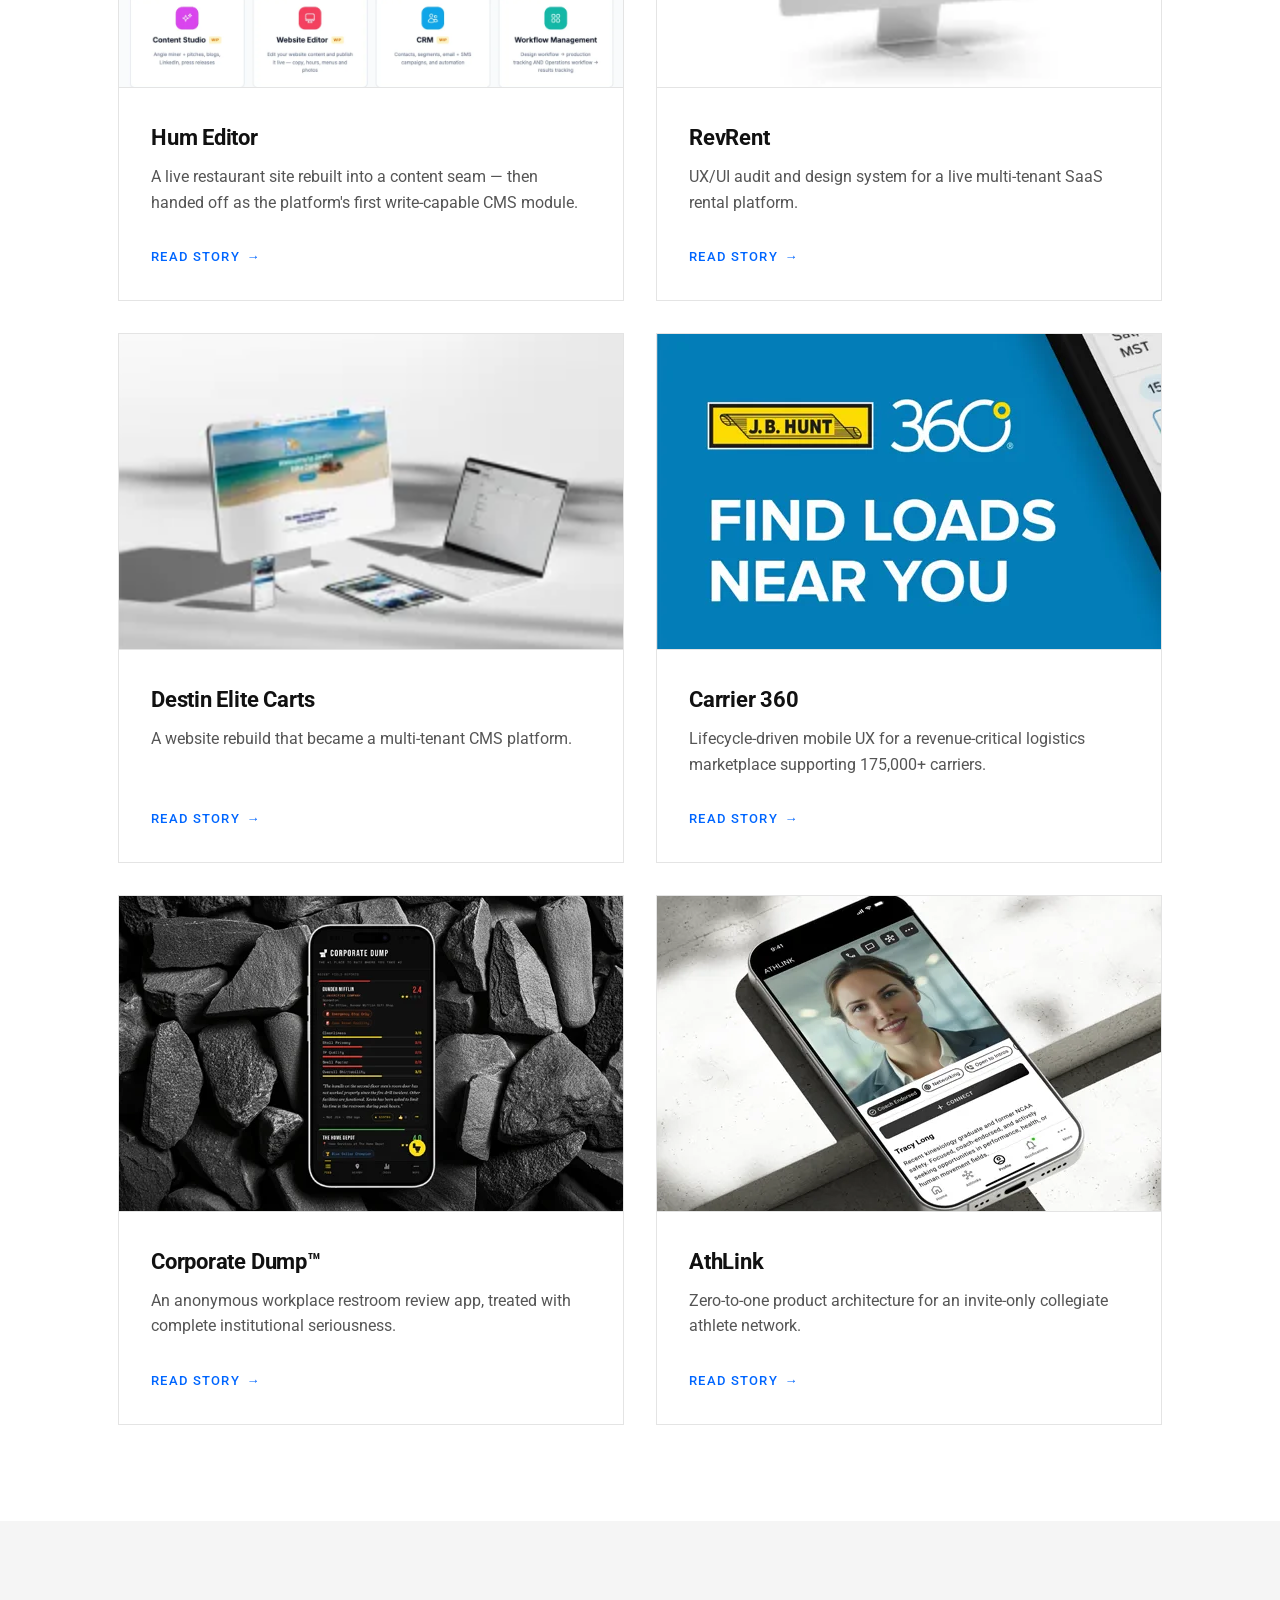
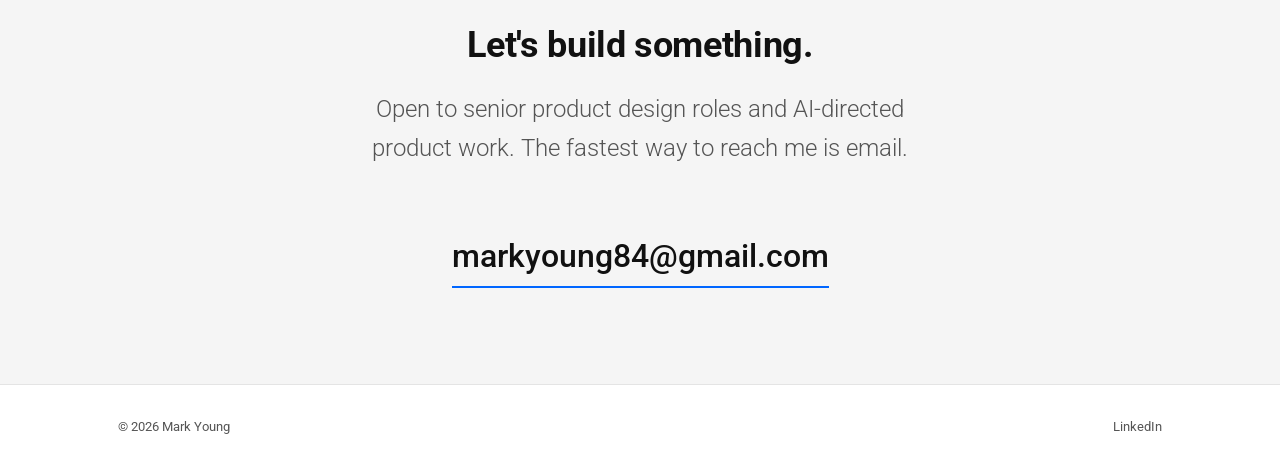
==== commit 0b248c32: "Wire real Hum screenshots and diagram into hum-editor.html; fix homepage card; remove orphaned image" ====
--- a/index.html
+++ b/index.html
@@ -212,17 +212,17 @@
               <source
                 type="image/webp"
                 srcset="
-                  assets/images/thumb_hum.webp    252w,
-                  assets/images/thumb_hum@2x.webp 504w
-                "
-                sizes="(min-width: 1140px) 510px, (min-width: 720px) 48vw, calc(100vw - 2.5rem)"
-              />
-              <img
-                class="card__img"
-                src="assets/images/thumb_hum.png"
-                alt="The Hum Website Editor — a content-type sidebar for Colors, Images, Forms, and Links beside the draft content for The Bend NWA site, with the page view toggle above the editable fields"
-                width="504"
-                height="315"
+                  assets/images/hum_dashboard.webp    1200w,
+                  assets/images/hum_dashboard@2x.webp 1251w
+                "
+                sizes="(min-width: 1140px) 510px, (min-width: 720px) 48vw, calc(100vw - 2.5rem)"
+              />
+              <img
+                class="card__img"
+                src="assets/images/hum_dashboard.png"
+                alt="The Hum platform hub — tool tiles grouped under Focus and Growth and Marketing, with Website Editor sitting alongside Marketing Calendar, Content Studio, CRM, and Workflow Management, most badged work in progress"
+                width="1251"
+                height="834"
                 loading="lazy"
                 decoding="async"
               />
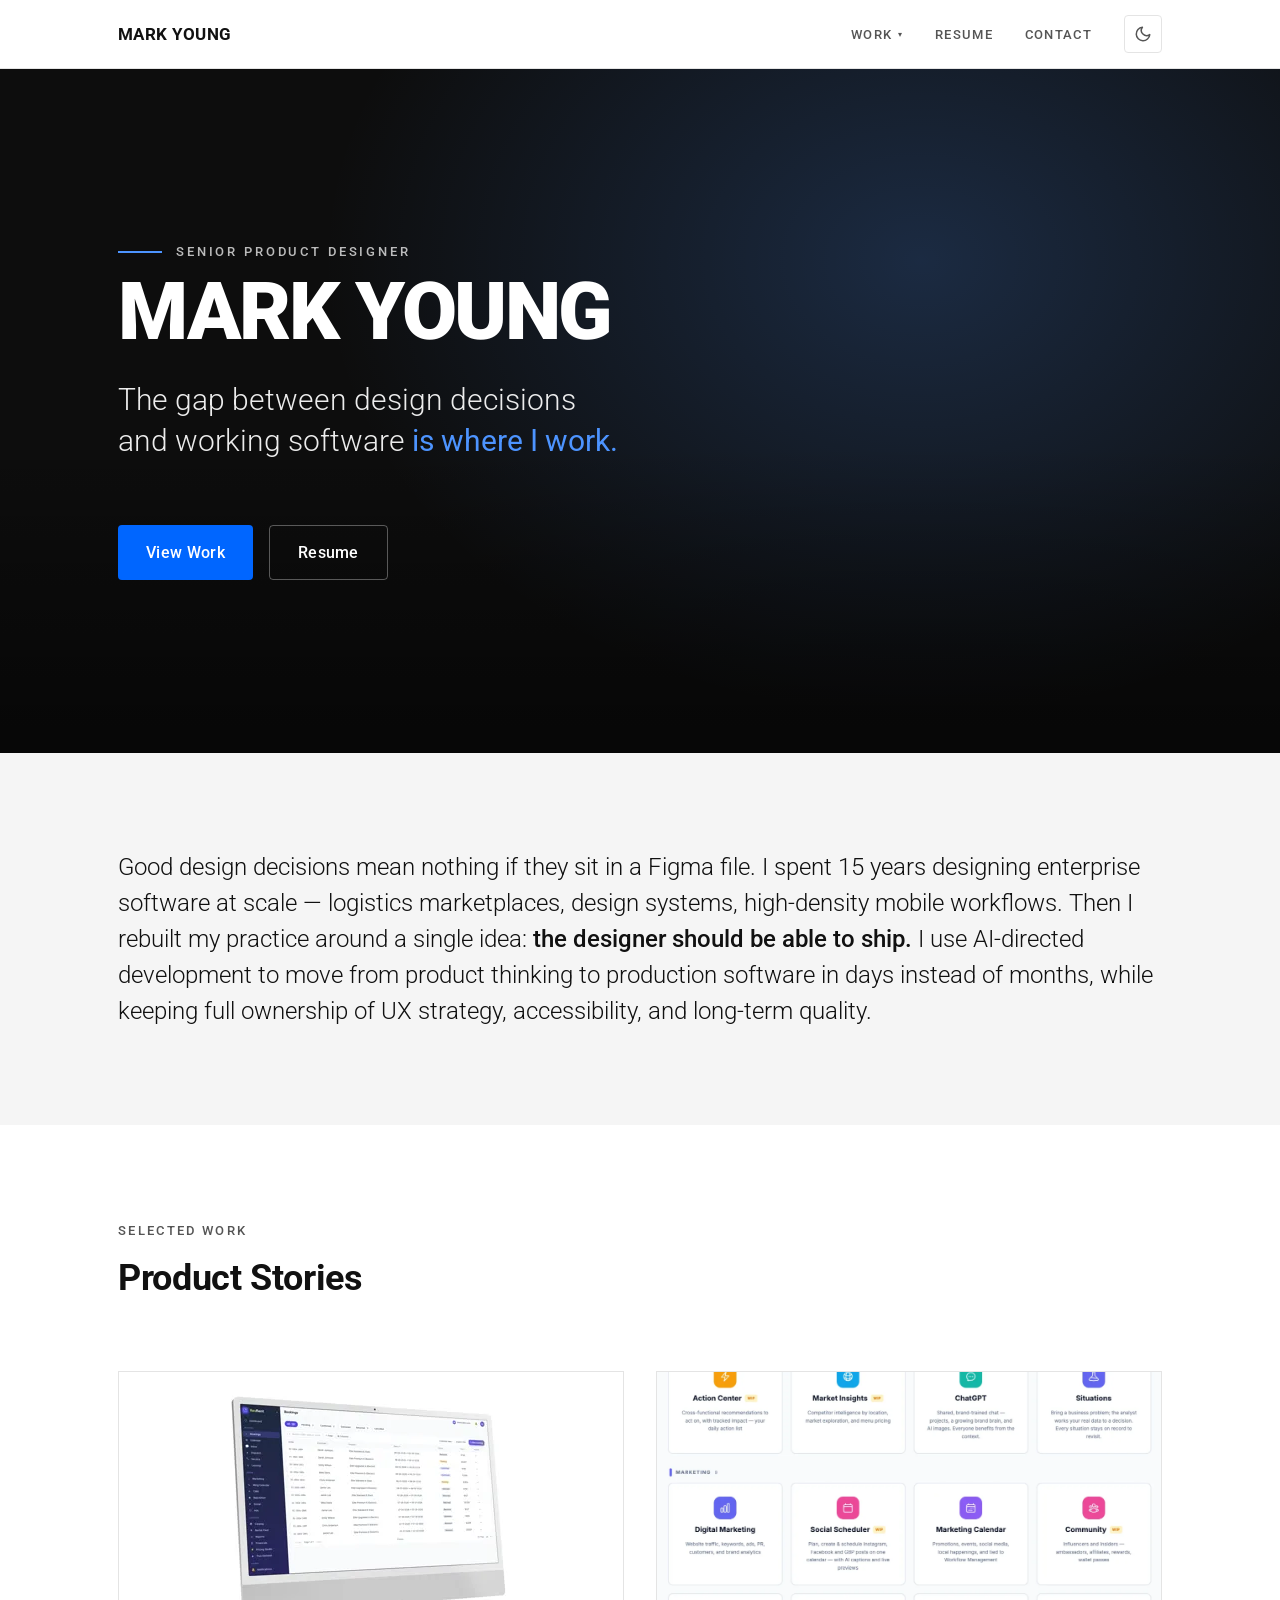
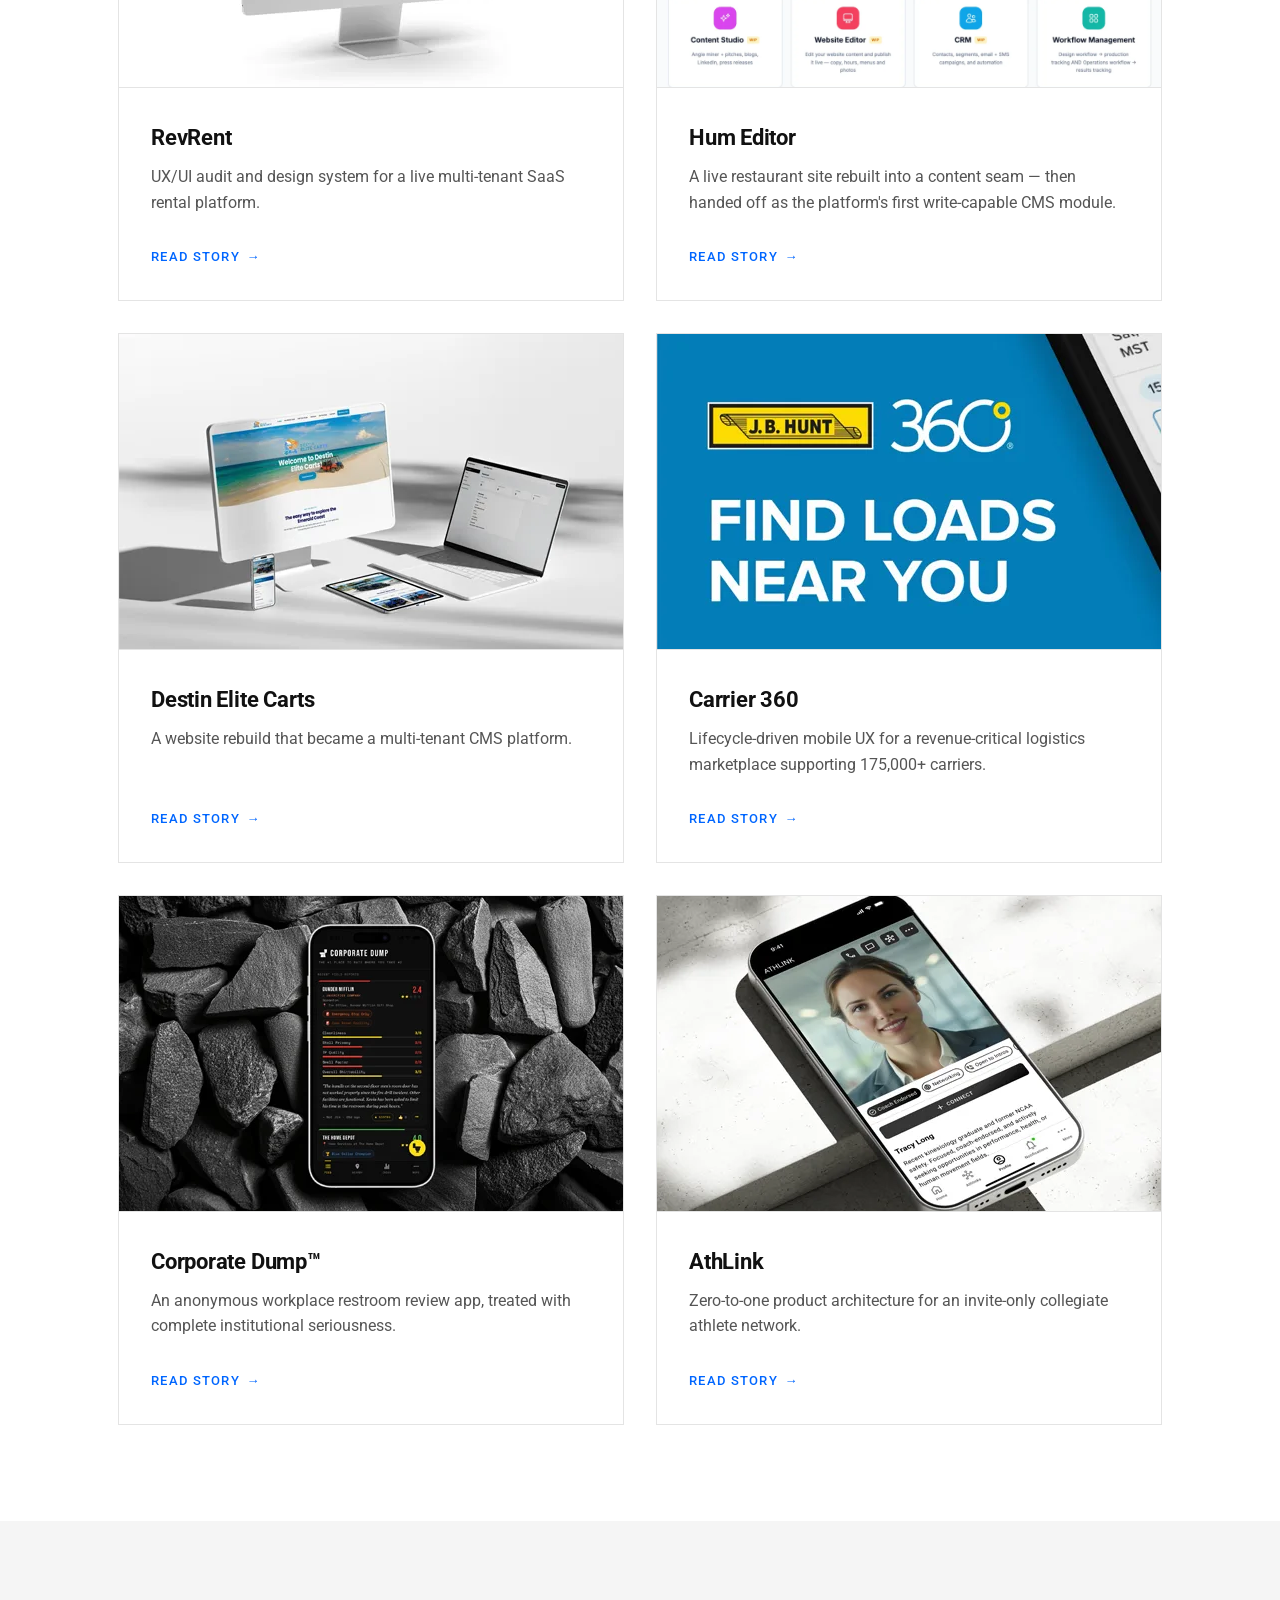
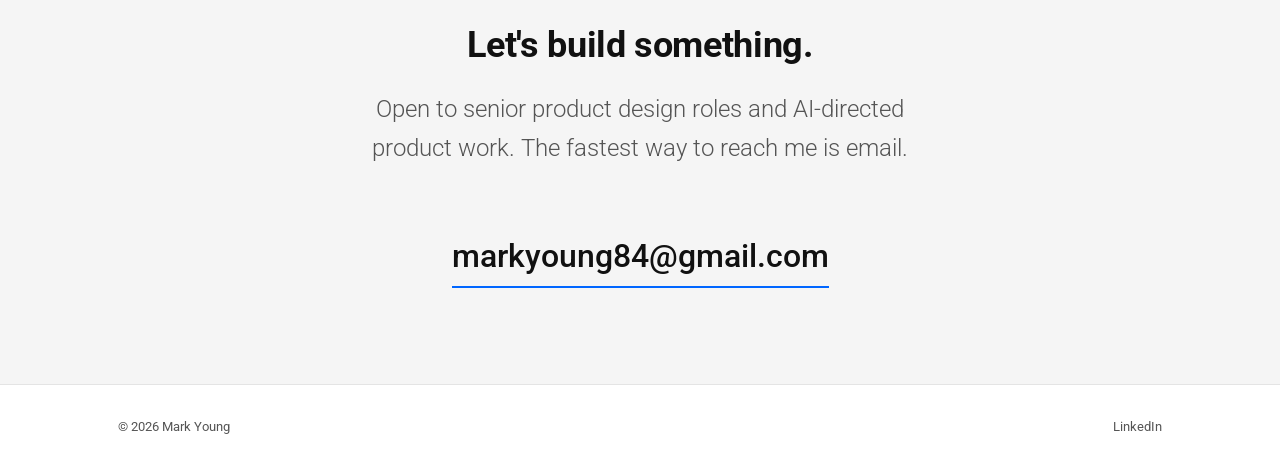
==== commit 283fb086: "Reorder RevRent and Hum Editor: RevRent first, Hum Editor second" ====
--- a/index.html
+++ b/index.html
@@ -117,8 +117,8 @@
             Work <span class="caret" aria-hidden="true">▾</span>
           </button>
           <ul class="nav__dropdown-menu" data-dropdown-menu>
+            <li><a href="work/revrent.html">RevRent</a></li>
             <li><a href="work/hum-editor.html">Hum Editor</a></li>
-            <li><a href="work/revrent.html">RevRent</a></li>
             <li><a href="work/destin-elite.html">Destin Elite Carts</a></li>
             <li><a href="work/carrier-360.html">Carrier 360</a></li>
             <li><a href="work/corporate-dump.html">Corporate Dump™</a></li>
@@ -212,6 +212,39 @@
               <source
                 type="image/webp"
                 srcset="
+                  assets/images/thumb_rr.webp    252w,
+                  assets/images/thumb_rr@2x.webp 504w
+                "
+                sizes="(min-width: 1140px) 510px, (min-width: 720px) 48vw, calc(100vw - 2.5rem)"
+              />
+              <img
+                class="card__img"
+                src="assets/images/thumb_rr.png"
+                alt="The RevRent Bookings list — status filter chips carrying count badges above a table of bookings by order, customer, product, dates, status, and total, beside the product's left navigation"
+                width="504"
+                height="315"
+                loading="lazy"
+                decoding="async"
+              />
+            </picture>
+            <div class="card__body">
+              <h3 class="card__name">RevRent</h3>
+              <p class="card__descriptor">
+                UX/UI audit and design system for a live multi-tenant SaaS rental
+                platform.
+              </p>
+              <a href="work/revrent.html" class="card__link" aria-label="Read the RevRent story">
+                Read Story <span aria-hidden="true">→</span>
+              </a>
+            </div>
+          </article>
+
+          <!-- Card 2 -->
+          <article class="card reveal" style="--reveal-delay: 90ms">
+            <picture class="card__media">
+              <source
+                type="image/webp"
+                srcset="
                   assets/images/hum_dashboard.webp    1200w,
                   assets/images/hum_dashboard@2x.webp 1251w
                 "
@@ -234,39 +267,6 @@
                 off as the platform's first write-capable CMS module.
               </p>
               <a href="work/hum-editor.html" class="card__link" aria-label="Read the Hum Editor story">
-                Read Story <span aria-hidden="true">→</span>
-              </a>
-            </div>
-          </article>
-
-          <!-- Card 2 -->
-          <article class="card reveal" style="--reveal-delay: 90ms">
-            <picture class="card__media">
-              <source
-                type="image/webp"
-                srcset="
-                  assets/images/thumb_rr.webp    252w,
-                  assets/images/thumb_rr@2x.webp 504w
-                "
-                sizes="(min-width: 1140px) 510px, (min-width: 720px) 48vw, calc(100vw - 2.5rem)"
-              />
-              <img
-                class="card__img"
-                src="assets/images/thumb_rr.png"
-                alt="The RevRent Bookings list — status filter chips carrying count badges above a table of bookings by order, customer, product, dates, status, and total, beside the product's left navigation"
-                width="504"
-                height="315"
-                loading="lazy"
-                decoding="async"
-              />
-            </picture>
-            <div class="card__body">
-              <h3 class="card__name">RevRent</h3>
-              <p class="card__descriptor">
-                UX/UI audit and design system for a live multi-tenant SaaS rental
-                platform.
-              </p>
-              <a href="work/revrent.html" class="card__link" aria-label="Read the RevRent story">
                 Read Story <span aria-hidden="true">→</span>
               </a>
             </div>
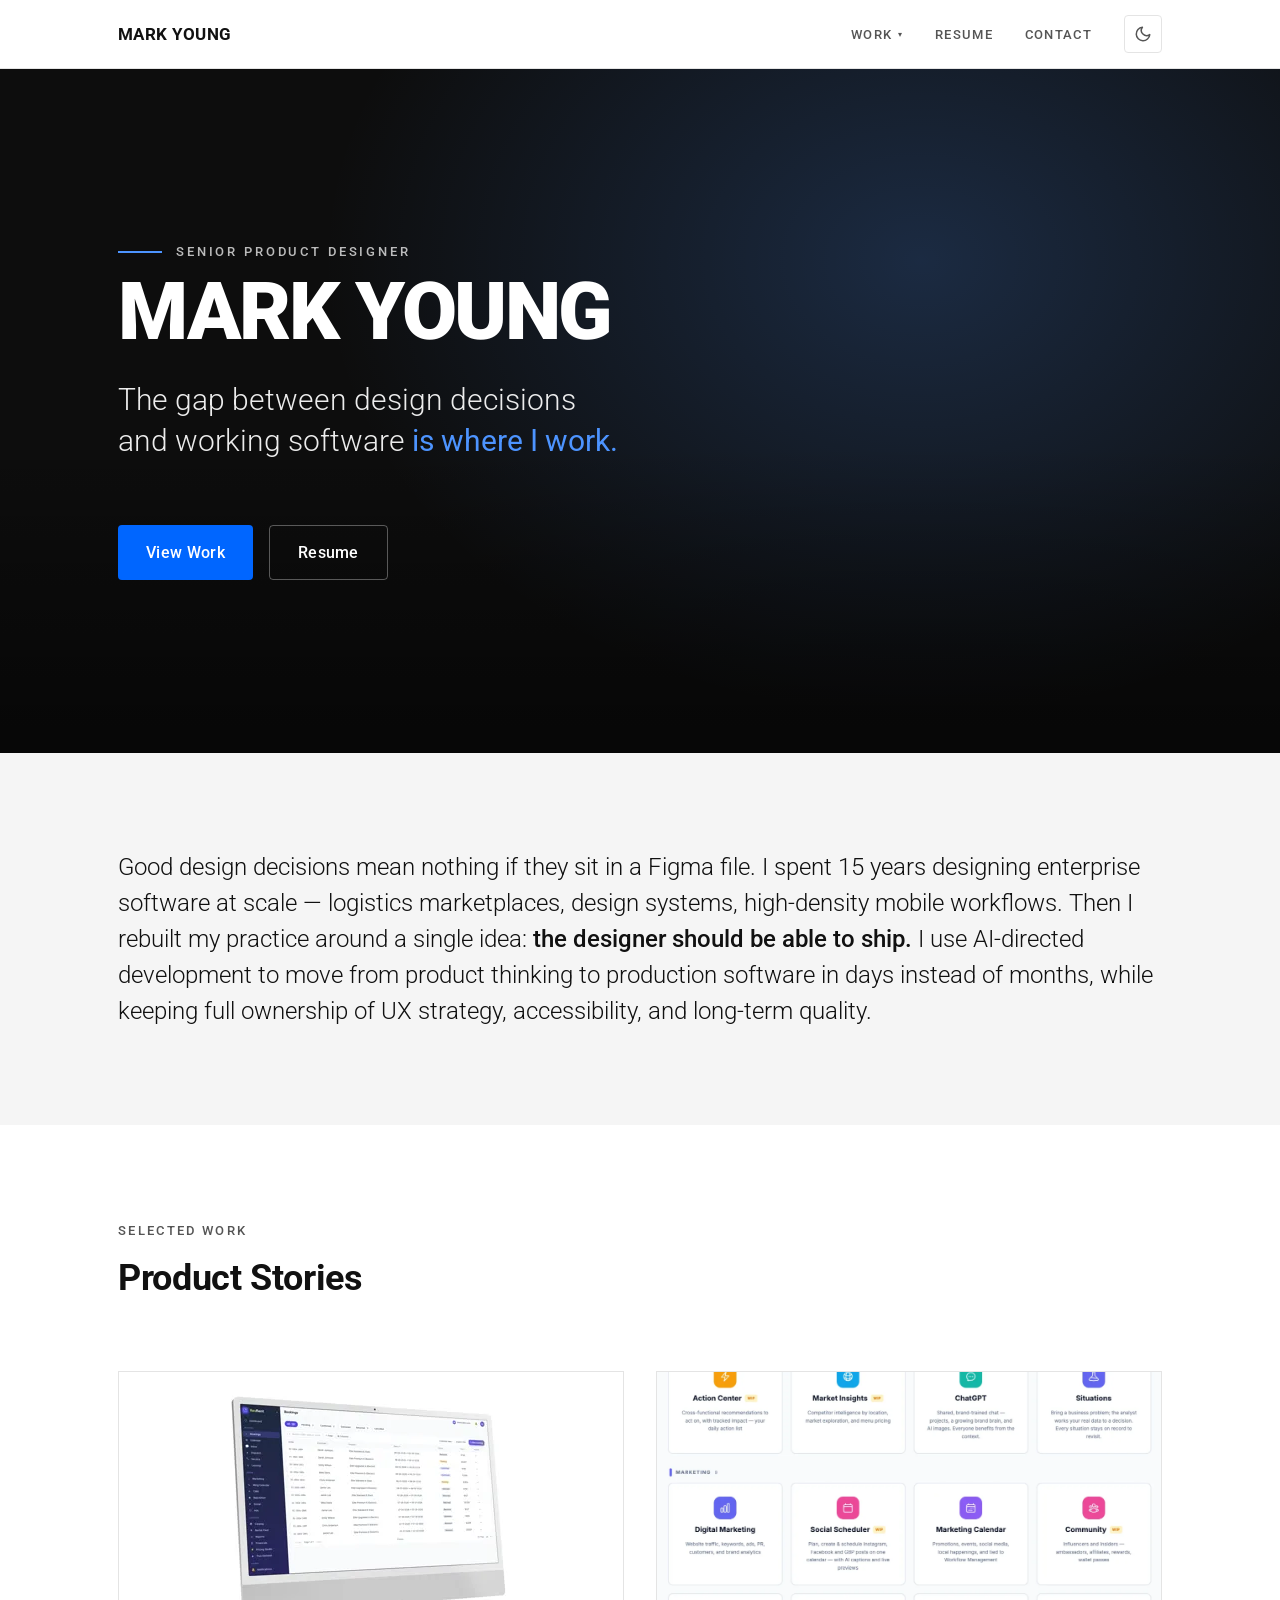
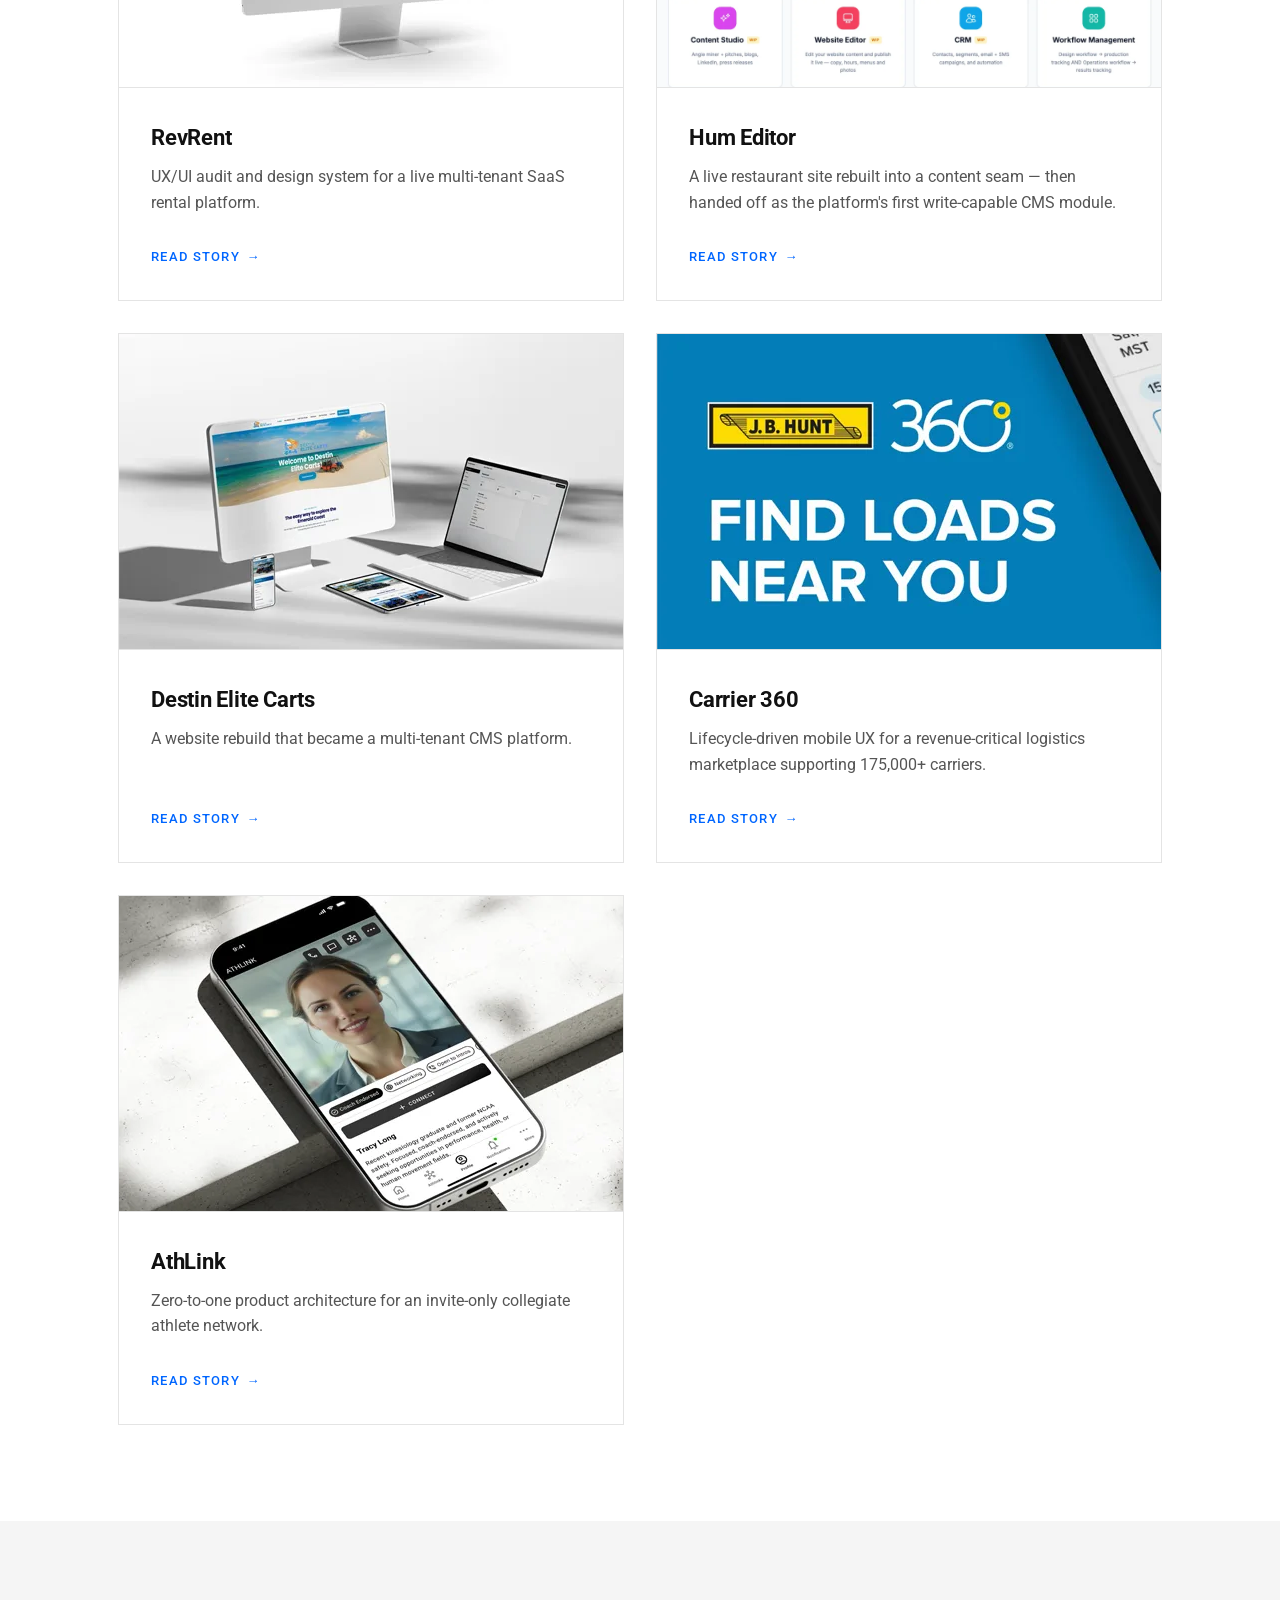
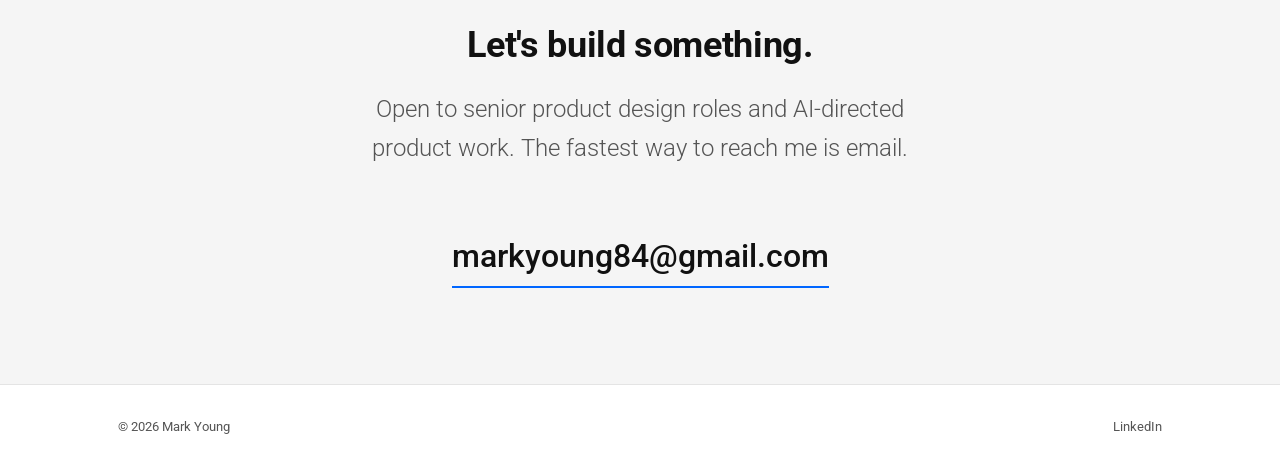
==== commit e7df87cd: "Unlist Corporate Dump case study (noindex, removed from nav and homepage)" ====
--- a/index.html
+++ b/index.html
@@ -121,7 +121,6 @@
             <li><a href="work/hum-editor.html">Hum Editor</a></li>
             <li><a href="work/destin-elite.html">Destin Elite Carts</a></li>
             <li><a href="work/carrier-360.html">Carrier 360</a></li>
-            <li><a href="work/corporate-dump.html">Corporate Dump™</a></li>
             <li><a href="work/athlink.html">AthLink</a></li>
             <li role="separator"><hr class="nav__dropdown-sep" aria-hidden="true" /></li>
             <li><a href="work/portfolio-creation.html">Portfolio Creation</a></li>
@@ -343,39 +342,6 @@
               <source
                 type="image/webp"
                 srcset="
-                  assets/images/thumb_cd.webp    252w,
-                  assets/images/thumb_cd@2x.webp 504w
-                "
-                sizes="(min-width: 1140px) 510px, (min-width: 720px) 48vw, calc(100vw - 2.5rem)"
-              />
-              <img
-                class="card__img"
-                src="assets/images/thumb_cd.png"
-                alt="The Corporate Dump™ app on a phone against dark stone — a field report for Dunder Mifflin scored 2.4, with rated categories for cleanliness, stall privacy, and supply quality above a written review"
-                width="504"
-                height="315"
-                loading="lazy"
-                decoding="async"
-              />
-            </picture>
-            <div class="card__body">
-              <h3 class="card__name">Corporate Dump™</h3>
-              <p class="card__descriptor">
-                An anonymous workplace restroom review app, treated with complete
-                institutional seriousness.
-              </p>
-              <a href="work/corporate-dump.html" class="card__link" aria-label="Read the Corporate Dump story">
-                Read Story <span aria-hidden="true">→</span>
-              </a>
-            </div>
-          </article>
-
-          <!-- Card 6 -->
-          <article class="card reveal" style="--reveal-delay: 450ms">
-            <picture class="card__media">
-              <source
-                type="image/webp"
-                srcset="
                   assets/images/thumb_ath.webp    252w,
                   assets/images/thumb_ath@2x.webp 504w
                 "
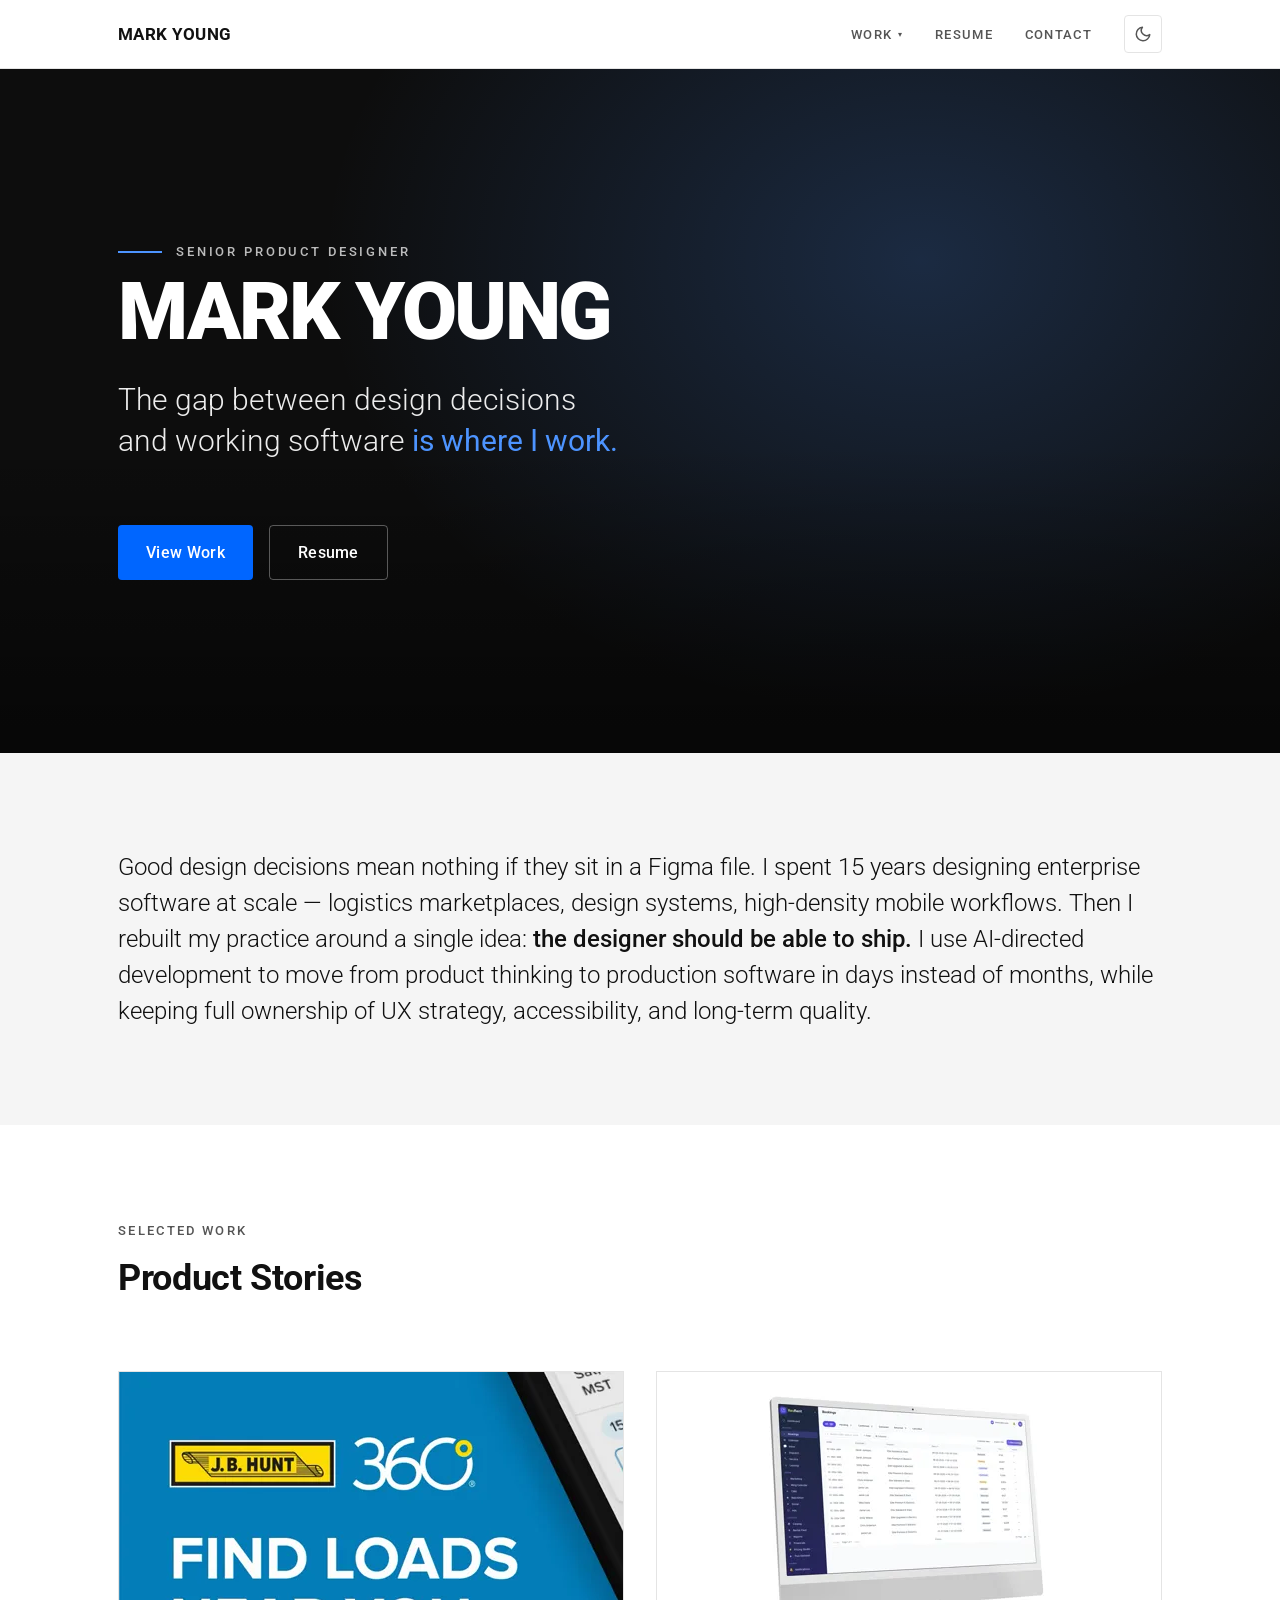
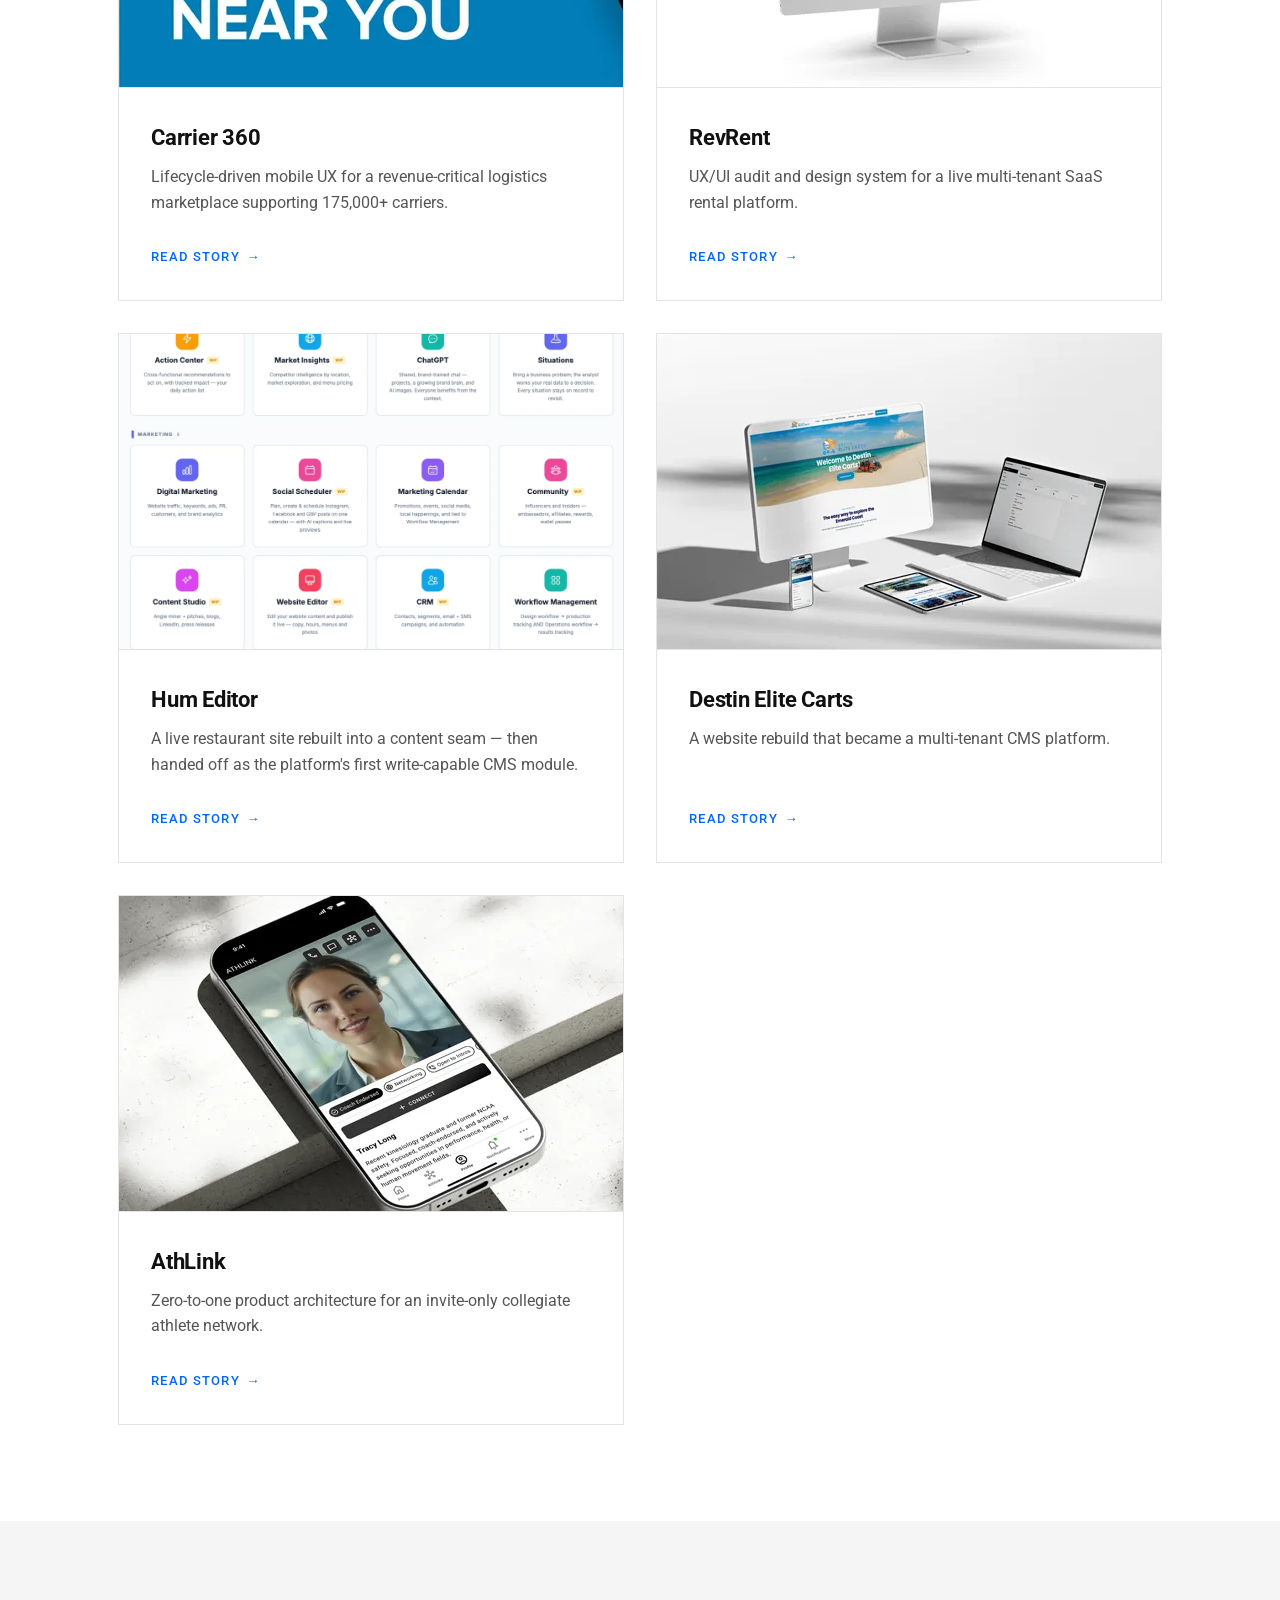
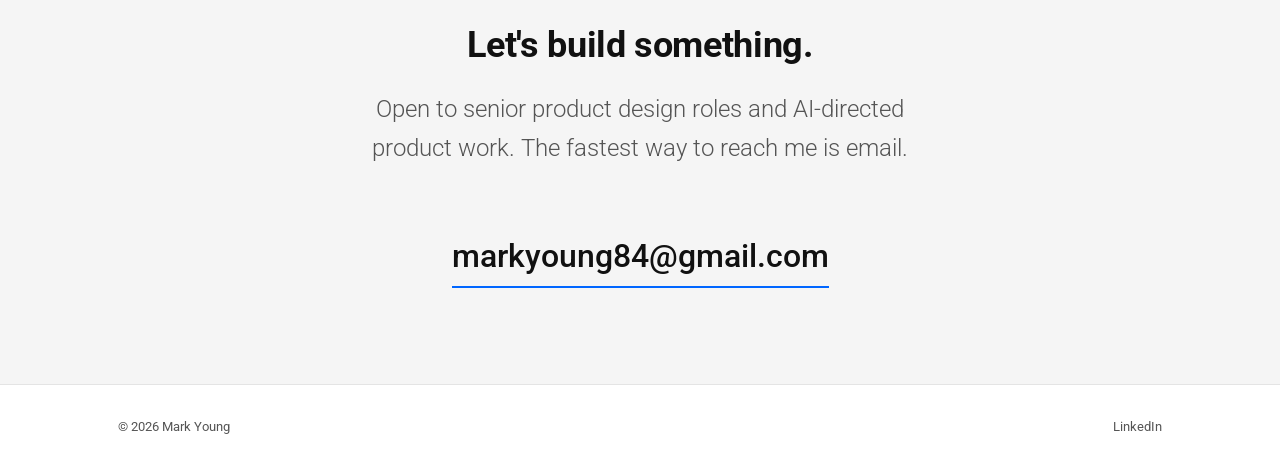
==== commit 9c9bf12c: "Reorder case studies: Carrier 360 first" ====
--- a/index.html
+++ b/index.html
@@ -117,10 +117,10 @@
             Work <span class="caret" aria-hidden="true">▾</span>
           </button>
           <ul class="nav__dropdown-menu" data-dropdown-menu>
+            <li><a href="work/carrier-360.html">Carrier 360</a></li>
             <li><a href="work/revrent.html">RevRent</a></li>
             <li><a href="work/hum-editor.html">Hum Editor</a></li>
             <li><a href="work/destin-elite.html">Destin Elite Carts</a></li>
-            <li><a href="work/carrier-360.html">Carrier 360</a></li>
             <li><a href="work/athlink.html">AthLink</a></li>
             <li role="separator"><hr class="nav__dropdown-sep" aria-hidden="true" /></li>
             <li><a href="work/portfolio-creation.html">Portfolio Creation</a></li>
@@ -211,6 +211,39 @@
               <source
                 type="image/webp"
                 srcset="
+                  assets/images/thumb_jbh.webp    252w,
+                  assets/images/thumb_jbh@2x.webp 504w
+                "
+                sizes="(min-width: 1140px) 510px, (min-width: 720px) 48vw, calc(100vw - 2.5rem)"
+              />
+              <img
+                class="card__img"
+                src="assets/images/thumb_jbh.png"
+                alt="Carrier 360 &quot;Find loads near you&quot; — the J.B. Hunt 360 logo on blue beside the edge of a phone showing dated load board results"
+                width="504"
+                height="315"
+                loading="lazy"
+                decoding="async"
+              />
+            </picture>
+            <div class="card__body">
+              <h3 class="card__name">Carrier 360</h3>
+              <p class="card__descriptor">
+                Lifecycle-driven mobile UX for a revenue-critical logistics
+                marketplace supporting 175,000+ carriers.
+              </p>
+              <a href="work/carrier-360.html" class="card__link" aria-label="Read the Carrier 360 story">
+                Read Story <span aria-hidden="true">→</span>
+              </a>
+            </div>
+          </article>
+
+          <!-- Card 2 -->
+          <article class="card reveal" style="--reveal-delay: 90ms">
+            <picture class="card__media">
+              <source
+                type="image/webp"
+                srcset="
                   assets/images/thumb_rr.webp    252w,
                   assets/images/thumb_rr@2x.webp 504w
                 "
@@ -238,8 +271,8 @@
             </div>
           </article>
 
-          <!-- Card 2 -->
-          <article class="card reveal" style="--reveal-delay: 90ms">
+          <!-- Card 3 -->
+          <article class="card reveal" style="--reveal-delay: 180ms">
             <picture class="card__media">
               <source
                 type="image/webp"
@@ -271,8 +304,8 @@
             </div>
           </article>
 
-          <!-- Card 3 -->
-          <article class="card reveal" style="--reveal-delay: 180ms">
+          <!-- Card 4 -->
+          <article class="card reveal" style="--reveal-delay: 270ms">
             <picture class="card__media">
               <source
                 type="image/webp"
@@ -298,39 +331,6 @@
                 A website rebuild that became a multi-tenant CMS platform.
               </p>
               <a href="work/destin-elite.html" class="card__link" aria-label="Read the Destin Elite Carts story">
-                Read Story <span aria-hidden="true">→</span>
-              </a>
-            </div>
-          </article>
-
-          <!-- Card 4 -->
-          <article class="card reveal" style="--reveal-delay: 270ms">
-            <picture class="card__media">
-              <source
-                type="image/webp"
-                srcset="
-                  assets/images/thumb_jbh.webp    252w,
-                  assets/images/thumb_jbh@2x.webp 504w
-                "
-                sizes="(min-width: 1140px) 510px, (min-width: 720px) 48vw, calc(100vw - 2.5rem)"
-              />
-              <img
-                class="card__img"
-                src="assets/images/thumb_jbh.png"
-                alt="Carrier 360 &quot;Find loads near you&quot; — the J.B. Hunt 360 logo on blue beside the edge of a phone showing dated load board results"
-                width="504"
-                height="315"
-                loading="lazy"
-                decoding="async"
-              />
-            </picture>
-            <div class="card__body">
-              <h3 class="card__name">Carrier 360</h3>
-              <p class="card__descriptor">
-                Lifecycle-driven mobile UX for a revenue-critical logistics
-                marketplace supporting 175,000+ carriers.
-              </p>
-              <a href="work/carrier-360.html" class="card__link" aria-label="Read the Carrier 360 story">
                 Read Story <span aria-hidden="true">→</span>
               </a>
             </div>
